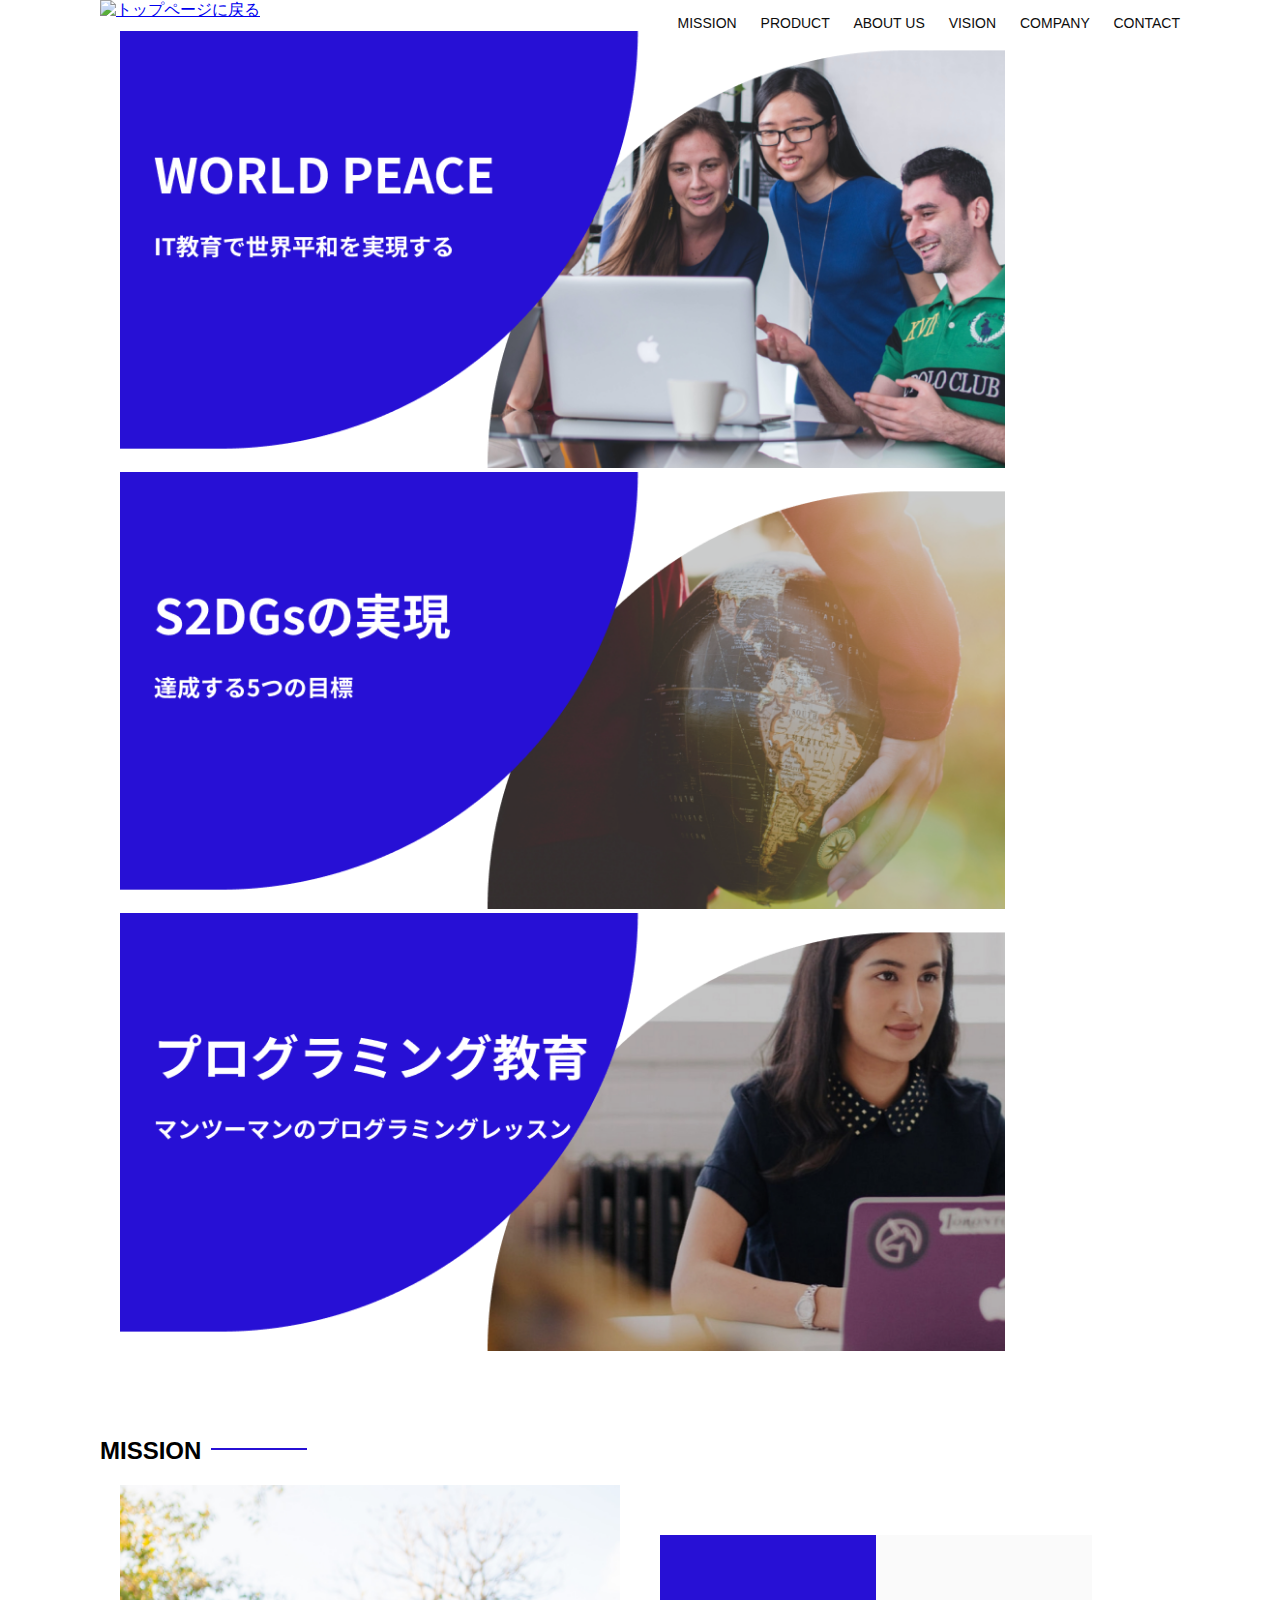
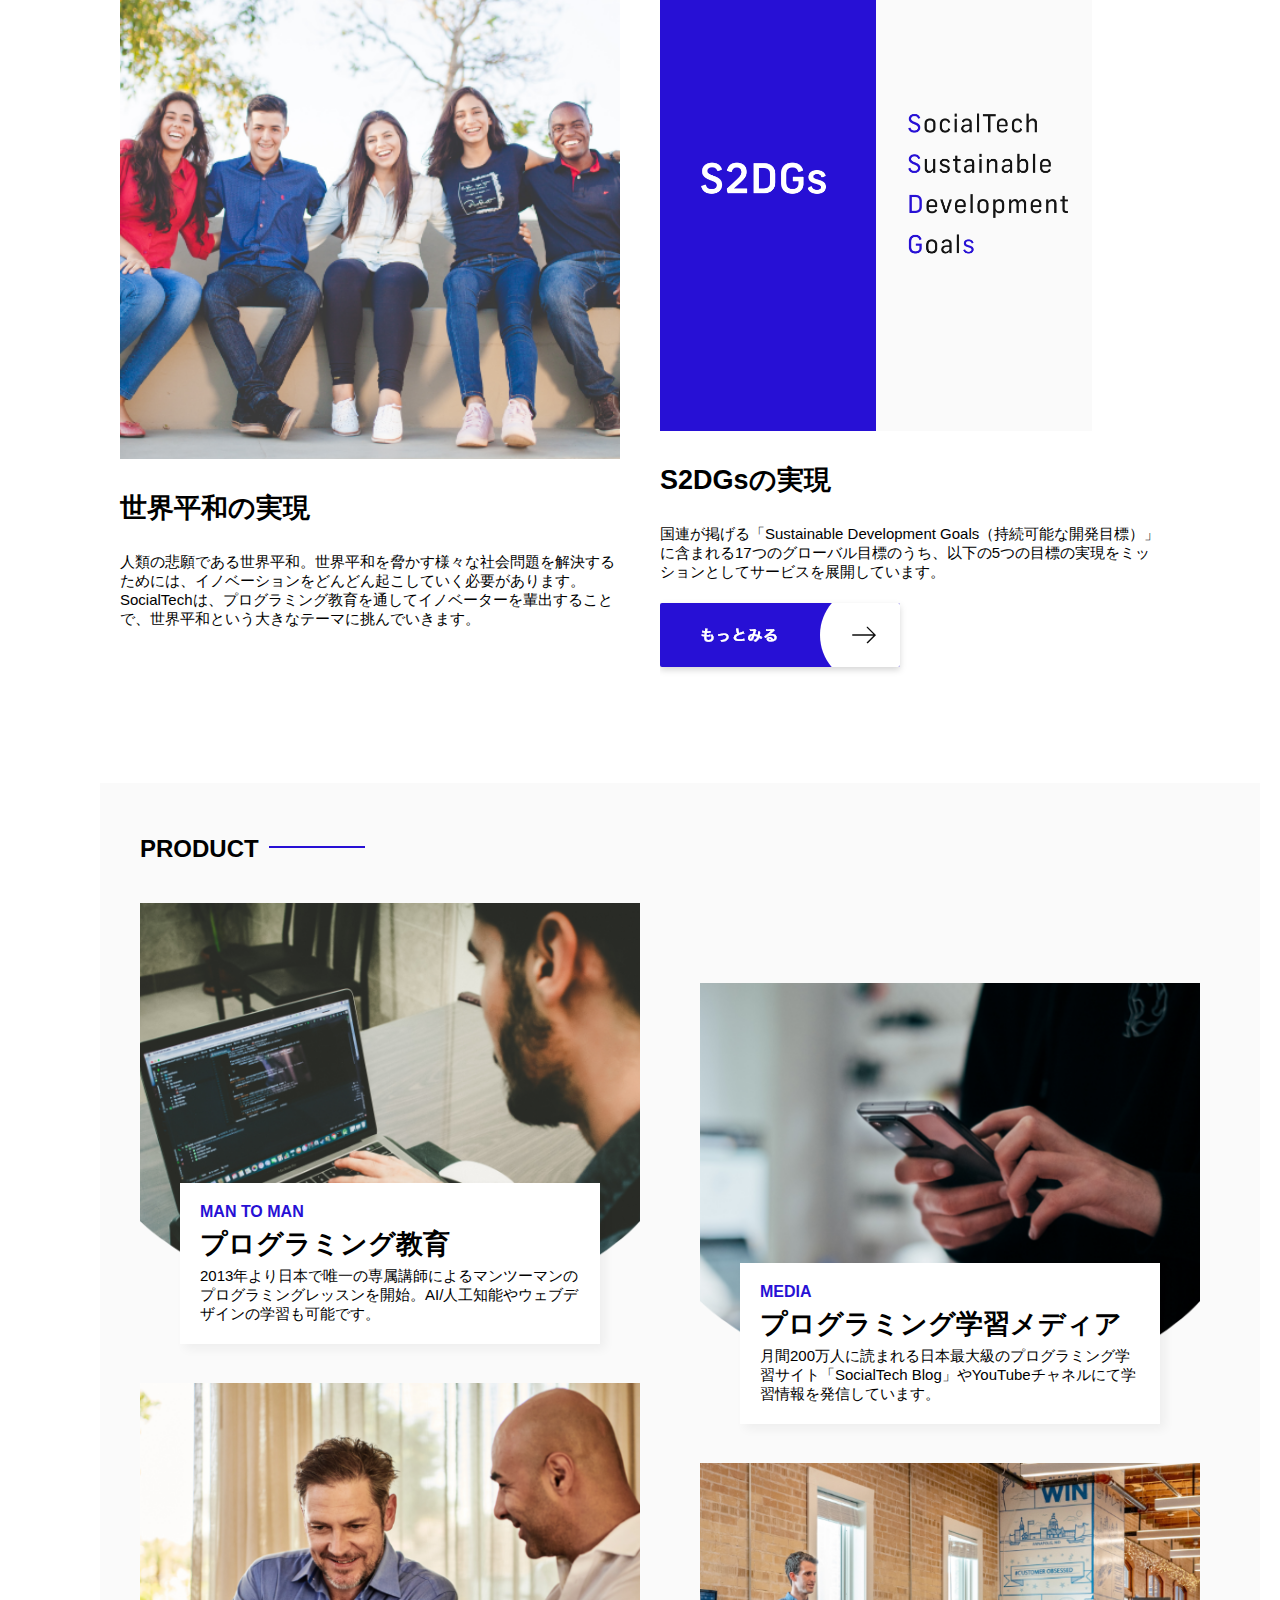
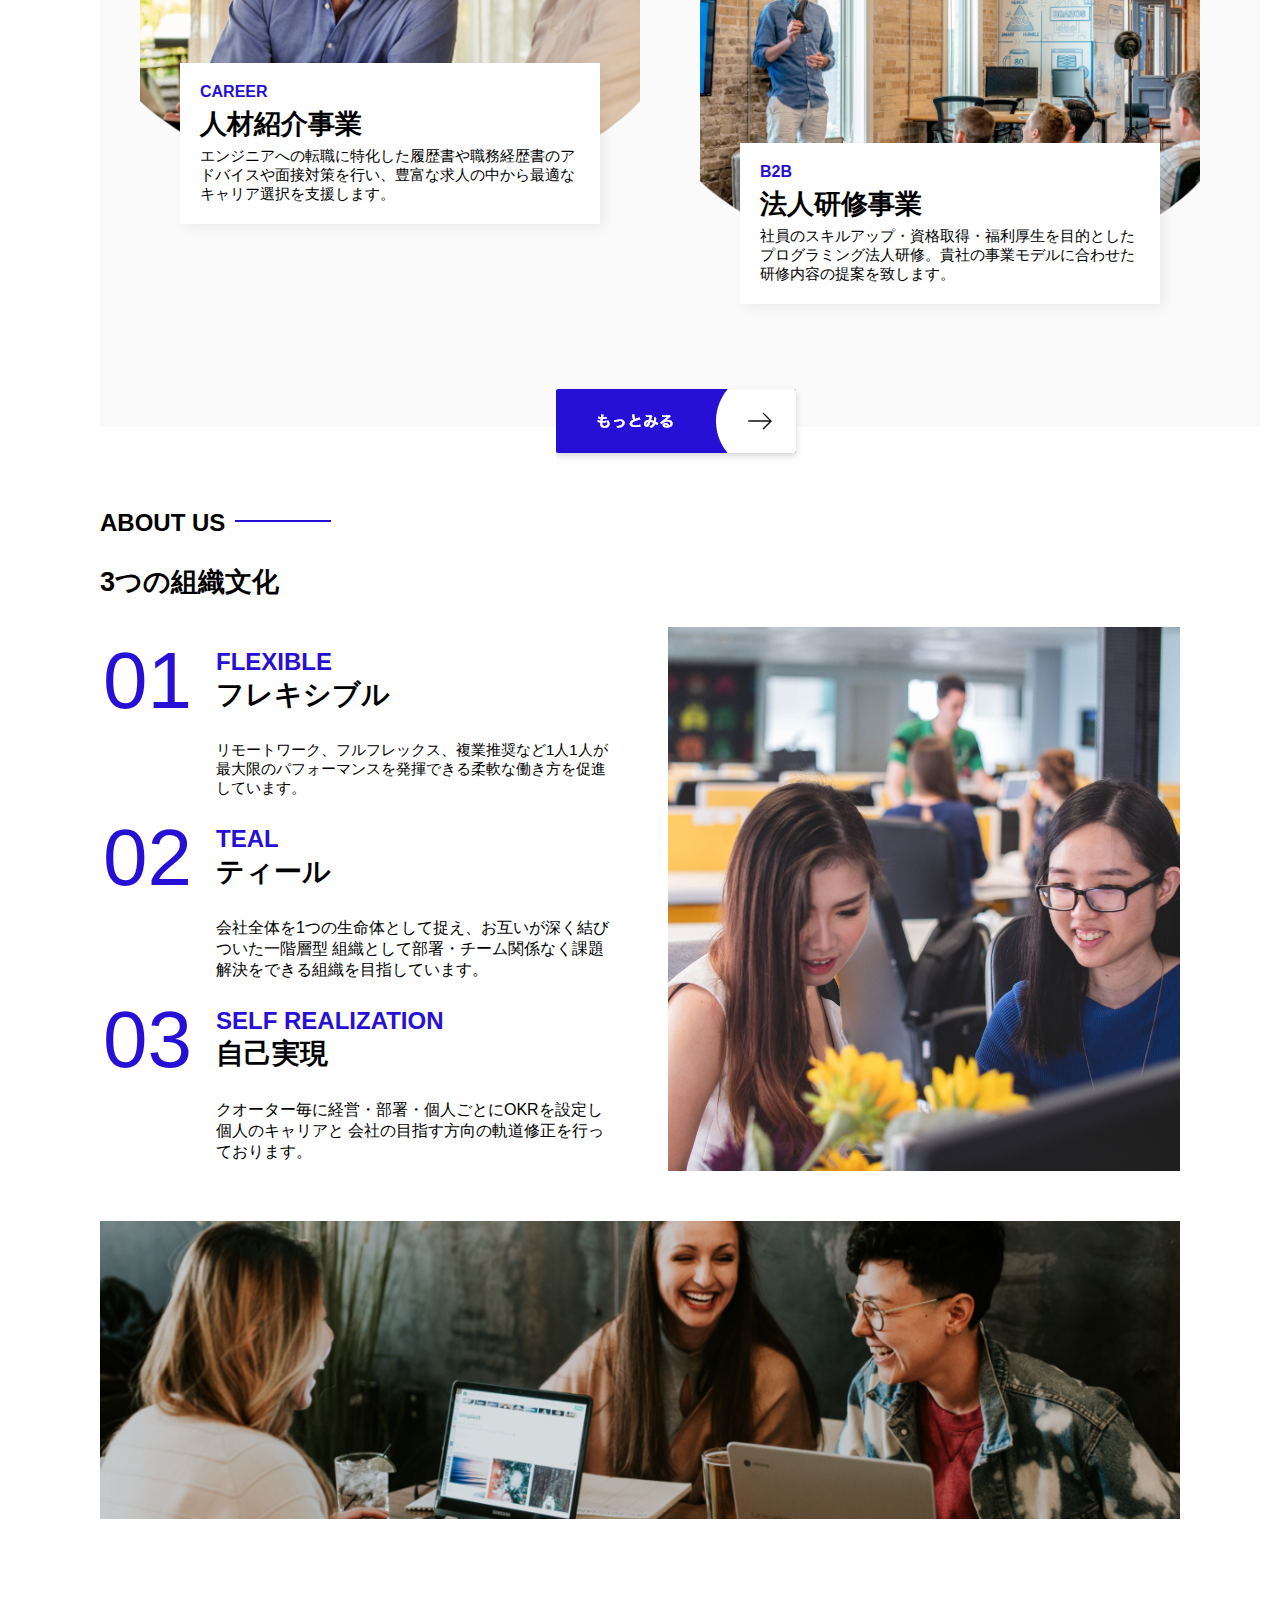
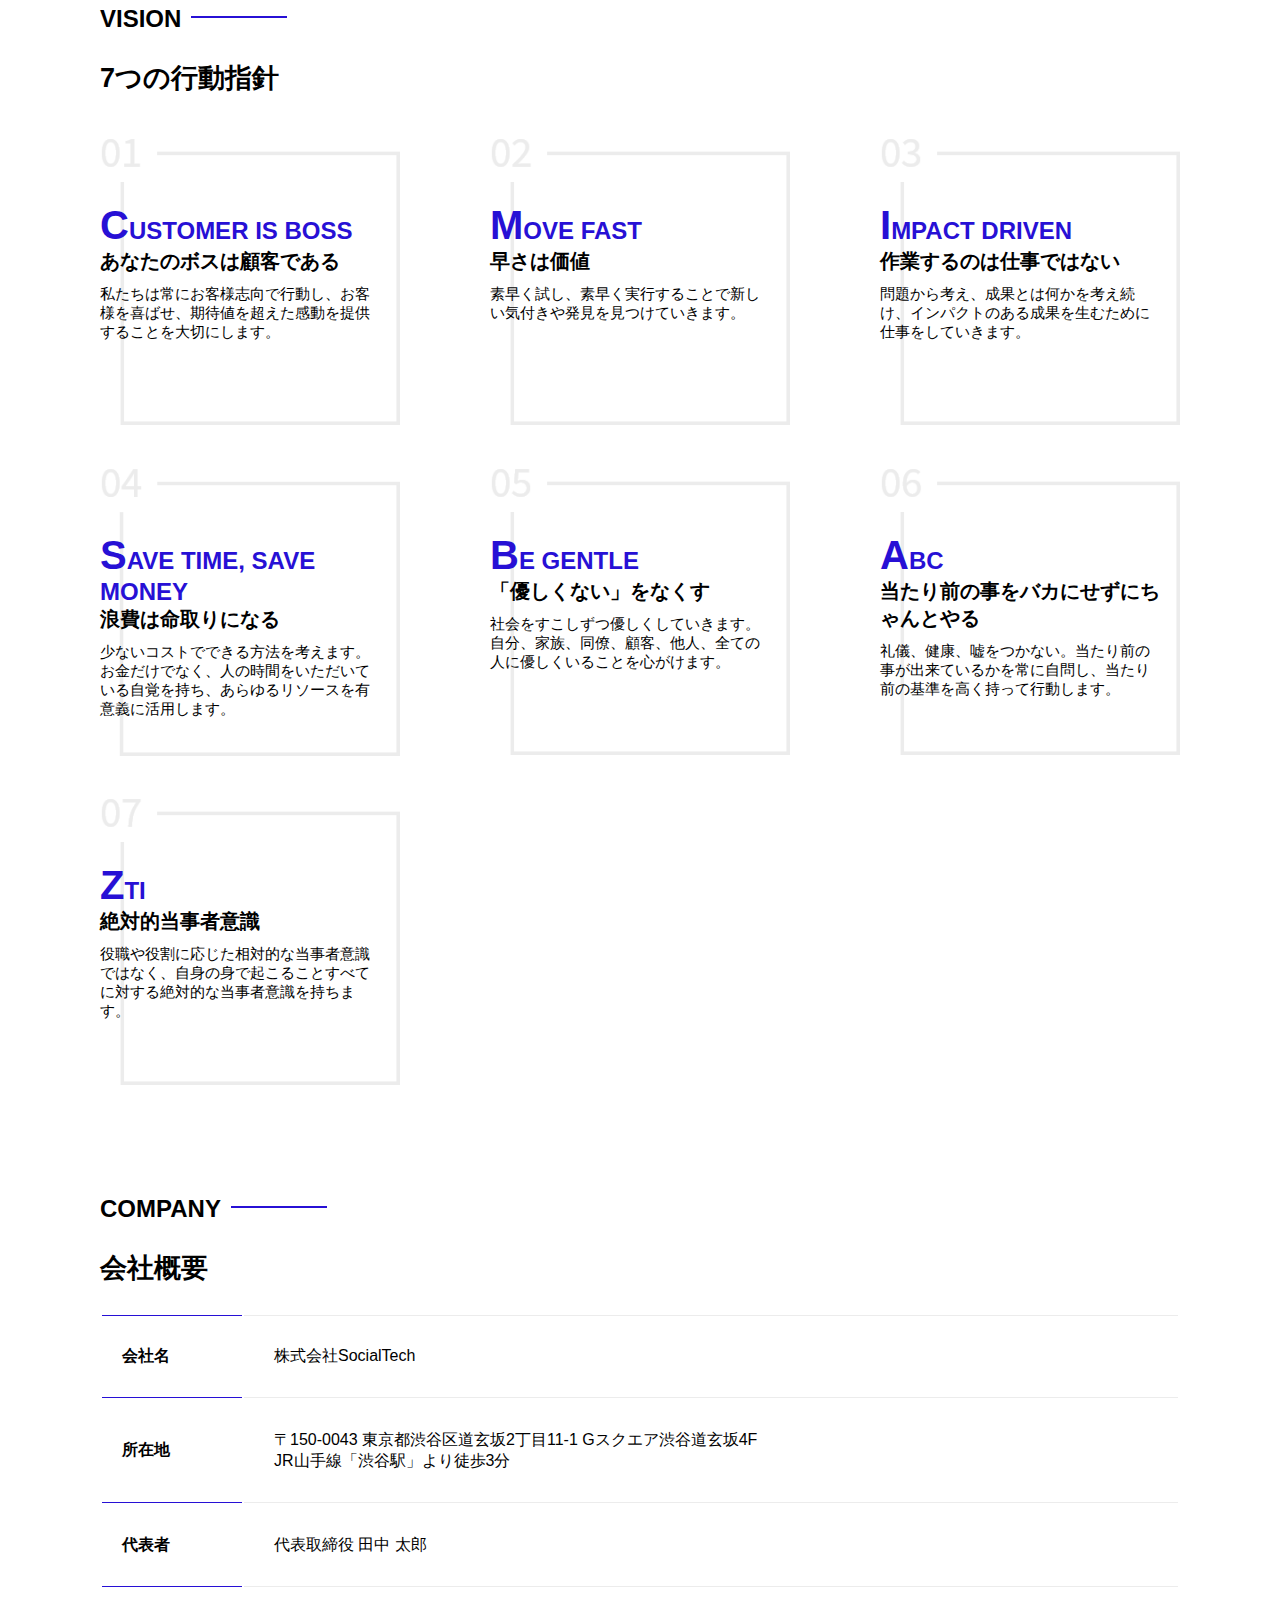
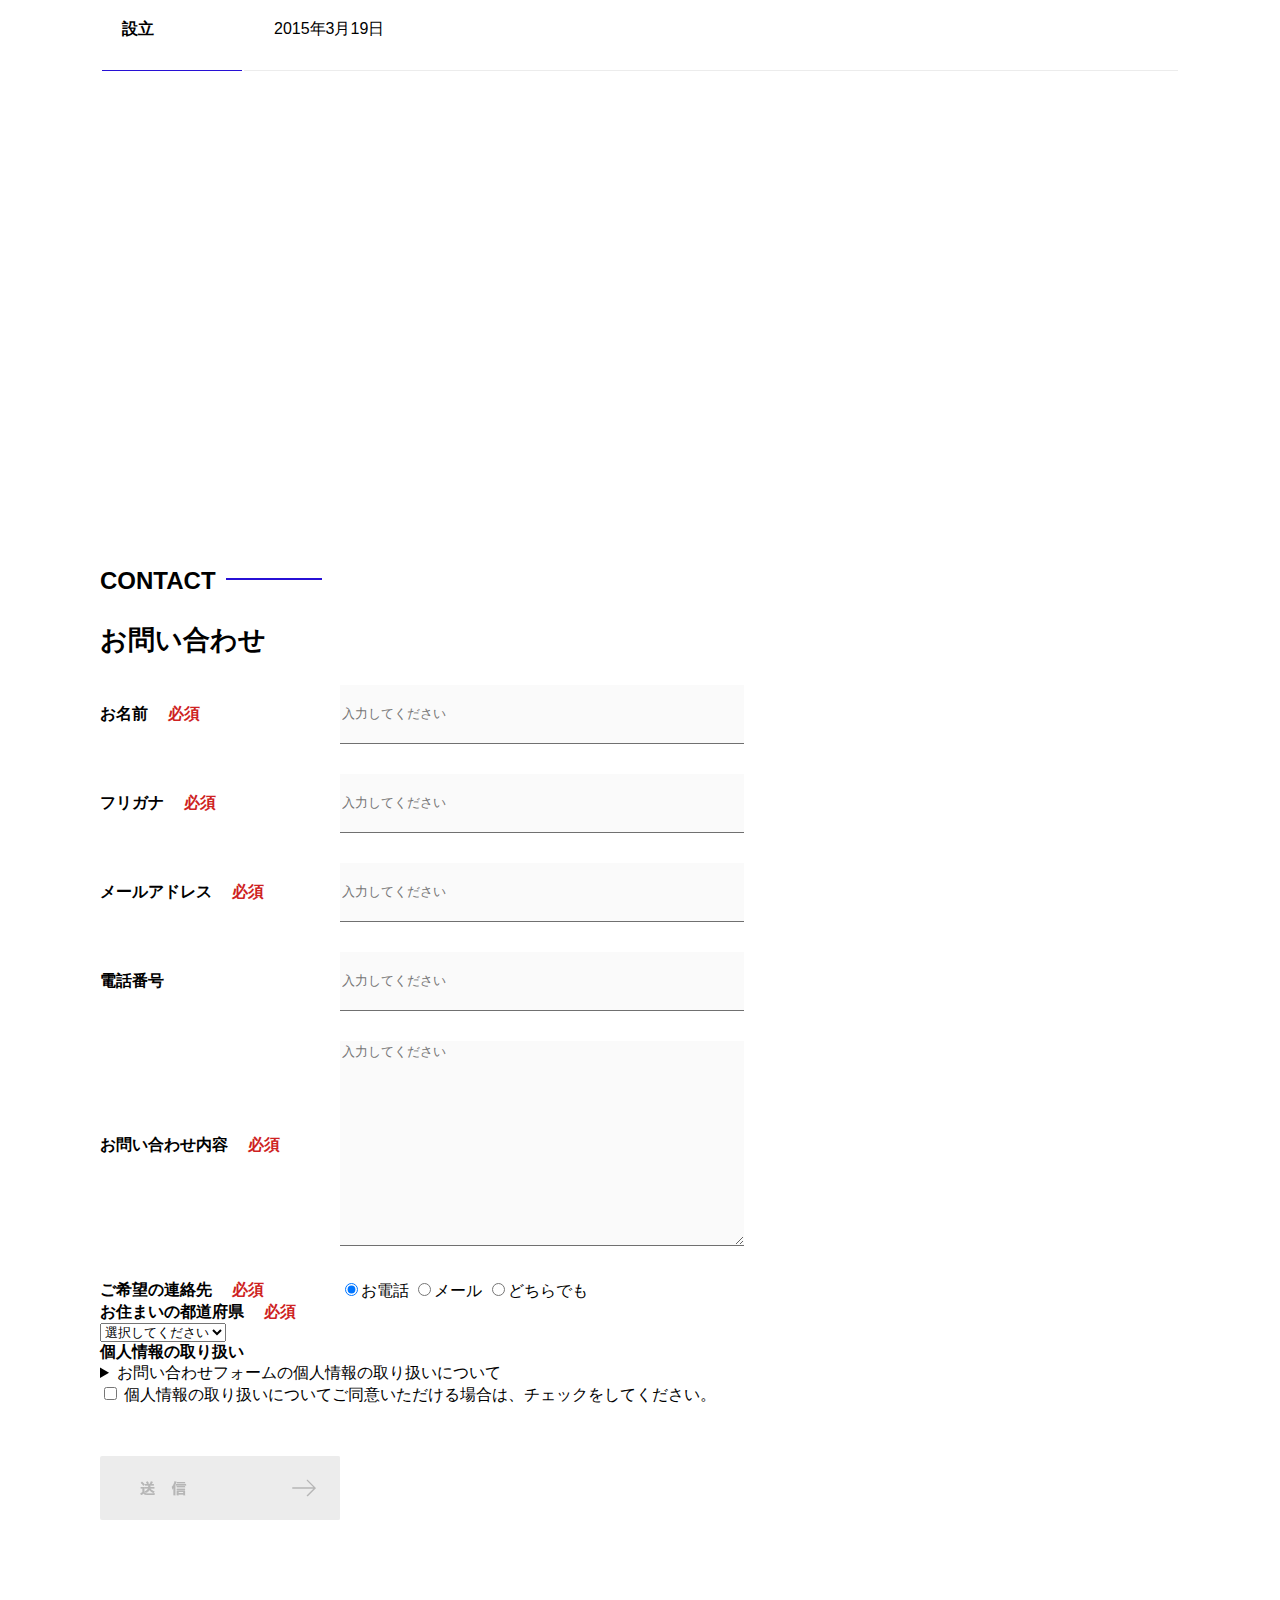
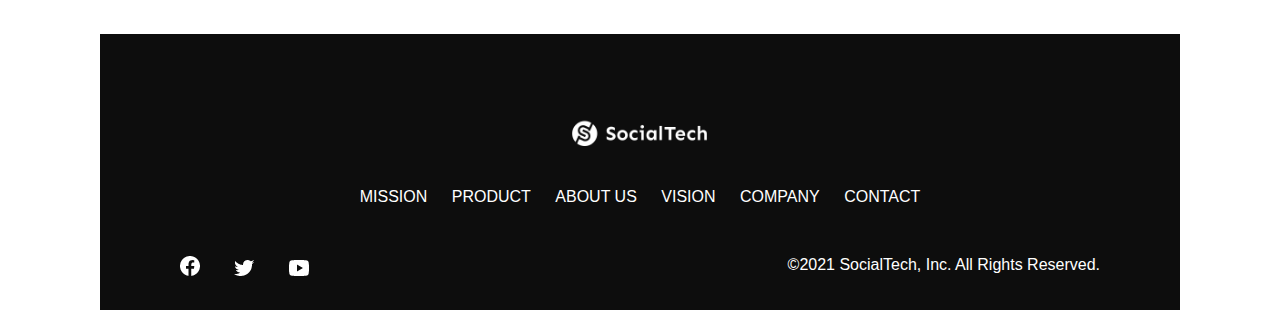
==== kadai_010/index.html @ 4740c966 "初回コミット" ====
<!DOCTYPE html>
<html>

<head>
    <title>SocialTech</title>
    <meta charset="utf-8">
    <meta name="description" content="SocialTechはEdTech業界のリーディングカンパニーを目指します。">
    <meta name="viewport" content="width=device-width, initial-scale=1.0">
    <link rel="stylesheet" href="style.css">

    <!-- slickの読み込み -->
   <link rel="stylesheet" type="text/css" href="https://cdn.jsdelivr.net/npm/slick-carousel@1.8.1/slick/slick-theme.css">
   <link rel="stylesheet" type="text/css" href="https://cdn.jsdelivr.net/npm/slick-carousel@1.8.1/slick/slick.css">
</head>

<body>
    <!-- ヘッダー -->
    <header>
        <!-- ロゴ -->
        <a href="index.html" id="logo"><img src="images/logo.png" alt="トップページに戻る"></a>

        <!-- PC用ナビゲーション -->
        <nav id="nav-pc">
            <a href="mission.html">MISSION</a>
            <a href="product.html">PRODUCT</a>
            <a href="index.html#aboutus">ABOUT US</a>
            <a href="index.html#vision">VISION</a>
            <a href="index.html#company">COMPANY</a>
            <a href="index.html#contact">CONTACT</a>
        </nav>

        <!-- スマホ用メニューボタン -->
        <img id="menu-sp" src="images/button-menu.png" alt="ナビゲーションを開く"
            onclick="document.getElementById('nav-sp').style.display = 'block'">

        <!-- スマホ用ナビゲーション -->
        <nav id="nav-sp">
            <img id="close" src="images/button-close.png" alt="ナビゲーションを閉じる"
                onclick="document.getElementById('nav-sp').style.display = 'none'">
            <a id="logo-sp" href="index.html" onclick="document.getElementById('nav-sp').style.display = 'none'"><img
                    src="images/logo-sp.png" alt="トップページに戻る"></a>
            <a class="menu" href="mission.html"
                onclick="document.getElementById('nav-sp').style.display = 'none'">MISSION</a>
            <a class="menu" href="product.html"
                onclick="document.getElementById('nav-sp').style.display = 'none'">PRODUCT</a>
            <a class="menu" href="index.html#aboutus"
                onclick="document.getElementById('nav-sp').style.display = 'none'">ABOUT US</a>
            <a class="menu" href="index.html#vision"
                onclick="document.getElementById('nav-sp').style.display = 'none'">VISION</a>
            <a class="menu" href="index.html#company"
                onclick="document.getElementById('nav-sp').style.display = 'none'">COMPANY</a>
            <a class="menu" href="index.html#contact"
                onclick="document.getElementById('nav-sp').style.display = 'none'">CONTACT</a>
            <div id="sns">
                <a href="https://www.facebook.com/sejuku2013"><img src="images/button-facebook.png"
                        alt="Facebookのリンク"></a>
                <a href="https://twitter.com/samuraijuku"><img src="images/button-twitter.png" alt="Twitterのリンク"></a>
                <a href="https://www.youtube.com/channel/UCCFOQO5aDK0xXam4cUQXT8g"><img src="images/button-youtube.png"
                        alt="YouTubeのリンク"></a>
            </div>
        </nav>
    </header>
    <main>
        <article>
            <!-- メインビジュアル
            <section id="main-visual">
                <div id="main-message">
                    <h1>WORLD PEACE</h1>
                    <p>IT教育で世界平和を実現する</p>
                </div>
                <img src="images/index/index-main.png" alt="PCの周りに集まる多国籍の仲間たち">
            </section>-->

                <!--カルーセル-->
                <section id="carousel-section">
                    <div class="carousel">
                <div>
                    <a href="index.html">
                    <img class="carouselImg" src="images/carousel1.png">
                    </a>
                </div>
                <div>
                    <a href="mission.html">
                    <img class="carouselImg" src="images/carousel2.png">
                    </a>
                </div>
                <div>
                    <a href="product.html">
                    <img class="carouselImg" src="images/carousel3.png">
                    </a>
                </div>
                </div>
            </section>
            <section id="mission">
                <h2 class="index-h2">MISSION</h2>
                <div id="mission-flex">
                    <div>
                        <img id="mission-photo" src="images/index/index-mission.png" alt="屋外のベンチで写真を撮影する多国籍の仲間たち">
                        <h3>世界平和の実現</h3>
                        <p>
                            人類の悲願である世界平和。世界平和を脅かす様々な社会問題を解決するためには、イノベーションをどんどん起こしていく必要があります。SocialTechは、プログラミング教育を通してイノベーターを輩出することで、世界平和という大きなテーマに挑んでいきます。
                        </p>
                    </div>
                    <div>
                        <img id="s2dgs" src="images/index/s2dgs.png" alt="S2DGs">
                        <h3>S2DGsの実現</h3>
                        <p>国連が掲げる「Sustainable Development
                            Goals（持続可能な開発目標）」に含まれる17つのグローバル目標のうち、以下の5つの目標の実現をミッションとしてサービスを展開しています。</p>
                        <a href="mission.html">
                            <img class="button-more" src="images/button-more.png" alt="もっとみる">
                        </a>
                    </div>
                </div>
            </section>
            <!-- プロダクト -->
            <section id="product">
                <h2 class="index-h2">PRODUCT</h2>
                <div>
                    <div id="product-left">
                        <div>
                            <img class="product-photo" src="images/index/index-mantoman.png" alt="PCでコードを書く男性">
                            <div class="product-explain">
                                <span>MAN TO MAN</span>
                                <h3>プログラミング教育</h3>
                                <p>2013年より日本で唯一の専属講師によるマンツーマンのプログラミングレッスンを開始。AI/人工知能やウェブデザインの学習も可能です。</p>
                            </div>
                        </div>
                        <div>
                            <img class="product-photo" src="images/index/index-career.png" alt="笑顔で話し合う2人の男性">
                            <div class="product-explain">
                                <span>CAREER</span>
                                <h3>人材紹介事業</h3>
                                <p>エンジニアへの転職に特化した履歴書や職務経歴書のアドバイスや面接対策を行い、豊富な求人の中から最適なキャリア選択を支援します。</p>
                            </div>
                        </div>
                    </div>
                    <div id="product-right">
                        <div>
                            <img class="product-photo" src="images/index/index-media.png" alt="スマートフォンを操作する人">
                            <div class="product-explain">
                                <span>MEDIA</span>
                                <h3>プログラミング学習メディア</h3>
                                <p>月間200万人に読まれる日本最大級のプログラミング学習サイト「SocialTech
                                    Blog」やYouTubeチャネルにて学習情報を発信しています。</p>
                            </div>
                        </div>
                        <div>
                            <img class="product-photo" src="images/index/index-b2b.png" alt="講演中の男性とそれを聴く人々">
                            <div class="product-explain">
                                <span>B2B</span>
                                <h3>法人研修事業</h3>
                                <p>社員のスキルアップ・資格取得・福利厚生を目的としたプログラミング法人研修。貴社の事業モデルに合わせた研修内容の提案を致します。</p>
                            </div>
                        </div>
                    </div>
                </div>
                <div>
                    <a id="product-more" href="product.html">
                        <img class="button-more" src="images/button-more.png" alt="もっとみる">
                    </a>
                </div>
            </section>
            <!-- ABOUT US -->
            <section id="aboutus">
                <h2 class="index-h2">ABOUT US</h2>
                <h3>3つの組織文化</h3>
                <div>
                    <table class="culture-table">
                        <tr>
                            <td>
                                <span class="culture-num">01</span>
                            </td>
                            <td>
                                <span class="culture-en">FLEXIBLE</span>
                                <span class="culture-jp">フレキシブル</span>
                            </td>
                        </tr>
                        <tr>
                            <td>
                            </td>
                            <td>
                                <p class="culture-description">
                                    リモートワーク、フルフレックス、複業推奨など1人1人が最大限のパフォーマンスを発揮できる柔軟な働き方を促進しています。
                                </p>
                            </td>
                        </tr>
                        <tr>
                            <td>
                                <span class="culture-num">02</span>
                            </td>
                            <td>
                                <span class="culture-en">TEAL</span>
                                <span class="culture-jp">ティール</span>
                            </td>
                        </tr>
                        <tr>
                            <td></td>
                            <td>
                                会社全体を1つの生命体として捉え、お互いが深く結びついた一階層型
                                組織として部署・チーム関係なく課題解決をできる組織を目指しています。
                            </td>
                        </tr>
                        <tr>
                            <td>
                                <span class="culture-num">03</span>
                            </td>
                            <td>
                                <span class="culture-en">SELF REALIZATION</span>
                                <span class="culture-jp">自己実現</span>
                            </td>
                        </tr>
                        <td>
                        </td>
                        <td>
                            クオーター毎に経営・部署・個人ごとにOKRを設定し個人のキャリアと
                            会社の目指す方向の軌道修正を行っております。
                        </td>
                    </table>
                    <img class="culture-img" src="images/index/index-aboutus1.png" alt="笑顔で話し合う2人の女性">
                </div>
                <img class="culture-img2" src="images/index/index-aboutus2.png" alt="笑顔で話し合う3人の男女">
            </section>
            <!-- VISION -->
            <section id="vision">
                <h2 class="index-h2">VISION</h2>
                <h3>7つの行動指針</h3>
                <div>
                    <div class="vision-box">
                        <img src="images/index/vision-01.png" alt="01">
                        <span>
                            <h4>CUSTOMER IS BOSS</h4>
                            <h5>あなたのボスは顧客である</h5>
                            <p>私たちは常にお客様志向で行動し、お客様を喜ばせ、期待値を超えた感動を提供することを大切にします。</p>
                        </span>
                    </div>
                    <div class="vision-box">
                        <img src="images/index/vision-02.png" alt="02">
                        <span>
                            <h4>MOVE FAST</h4>
                            <h5>早さは価値</h5>
                            <p>素早く試し、素早く実行することで新しい気付きや発見を見つけていきます。</p>
                        </span>
                    </div>
                    <div class="vision-box">
                        <img src="images/index/vision-03.png" alt="03">
                        <span>
                            <h4>IMPACT DRIVEN</h4>
                            <h5>作業するのは仕事ではない</h5>
                            <p>問題から考え、成果とは何かを考え続け、インパクトのある成果を生むために仕事をしていきます。</p>
                        </span>
                    </div>
                    <div class="vision-box">
                        <img src="images/index//vision-04.png" alt="04">
                        <span>
                            <h4>SAVE TIME, SAVE MONEY</h4>
                            <h5>浪費は命取りになる</h5>
                            <p>少ないコストでできる方法を考えます。お金だけでなく、人の時間をいただいている自覚を持ち、あらゆるリソースを有意義に活用します。</p>
                        </span>

                    </div>
                    <div class="vision-box">
                        <img src="images/index/vision-05.png" alt="05">
                        <span>
                            <h4>BE GENTLE</h4>
                            <h5>「優しくない」をなくす</h5>
                            <p>社会をすこしずつ優しくしていきます。自分、家族、同僚、顧客、他人、全ての人に優しくいることを心がけます。</p>
                        </span>
                    </div>
                    <div class="vision-box">
                        <img src="images/index/vision-06.png" alt="06">
                        <span>
                            <h4>ABC</h4>
                            <h5>当たり前の事をバカにせずにちゃんとやる</h5>
                            <p>礼儀、健康、嘘をつかない。当たり前の事が出来ているかを常に自問し、当たり前の基準を高く持って行動します。</p>
                        </span>
                    </div>
                    <div class="vision-box">
                        <img src="images/index/vision-07.png" alt="07">
                        <span>
                            <h4>ZTI</h4>
                            <h5>絶対的当事者意識</h5>
                            <p>役職や役割に応じた相対的な当事者意識ではなく、自身の身で起こることすべてに対する絶対的な当事者意識を持ちます。</p>
                        </span>
                    </div>
                </div>
            </section>
            <!-- COMPANY -->
            <section id="company">
                <h2 class="index-h2">COMPANY</h2>
                <h3>会社概要</h3>
                <table id="company-table">
                    <tr>
                        <th class="tableheader-first">会社名</th>
                        <td class="cell-first">株式会社SocialTech</td>
                    </tr>
                    <tr>
                        <th class="tableheader">所在地</th>
                        <td class="cell">〒150-0043 東京都渋谷区道玄坂2丁目11-1 Gスクエア渋谷道玄坂4F<br>JR山手線「渋谷駅」より徒歩3分</td>
                    </tr>
                    <tr>
                        <th class="tableheader">代表者</th>
                        <td class="cell">代表取締役 田中 太郎</td>
                    </tr>
                    <tr>
                        <th class="tableheader">設立</th>
                        <td class="cell">2015年3月19日</td>
                    </tr>
                </table>
                <iframe
                    src="https://www.google.com/maps/embed?pb=!1m18!1m12!1m3!1d3241.7759544892483!2d139.69399665123464!3d35.65789123876098!2m3!1f0!2f0!3f0!3m2!1i1024!2i768!4f13.1!3m3!1m2!1s0x60188caa0042e8d1%3A0xba130bea826a7aa2!2z44CSMTUwLTAwNDMg5p2x5Lqs6YO95riL6LC35Yy66YGT546E5Z2C77yS5LiB55uu77yR77yR4oiS77yR!5e0!3m2!1sja!2sjp!4v1636872991912!5m2!1sja!2sjp"
                    style="border:0;" allowfullscreen="" loading="lazy">
                </iframe>
            </section>
            <!-- お問い合わせフォーム -->
            <section id="contact">
                <h2 class="index-h2">CONTACT</h2>
                <h3>お問い合わせ</h3>
                <!-- STATIC FORMSのフォームタグ -->
                <form id="form">
                    <input type="text" name="honeypot" style="display:none">
                    <!-- STATIC FORMSのアクセスキー -->
                    <input type="hidden" name="accessKey" value="3d576f82-c45e-4c4a-bfc5-5e258bc53b3f">
                    <!--メールのタイトル-->
                    <input type="hidden" name="subject" value="お問い合わせフォーム">
                    <!--送信先のメールアドレスをvalueに設定する-->
                    <input type="hidden" name="replyTo" value="">
                    <!--redirectToのURLは公開後ののURLへリンクする-->
                    <input type="hidden" name="redirectTo" value="">

                    <div>
                        <div class="contact-heading">
                            <label class="contact-label">お名前<span class="contact-span">必須</span></label>
                        </div>
                        <div class="contact-form">
                            <input id="name" type="text" name="name" placeholder="入力してください" class="contact-textbox">
                        </div>
                    </div>
                    <div>
                        <div class="contact-heading">
                            <label class="contact-label">フリガナ<span class="contact-span">必須</span></label>
                        </div>
                        <div>
                            <input id="furigana" type="text" name="hurigana" placeholder="入力してください" class="contact-textbox">
                        </div>
                    </div>
                    <div>
                        <div class="contact-heading">
                            <label class="contact-label">メールアドレス<span class="contact-span">必須</span></label>
                        </div>
                        <div>
                            <input id="email" type="text" name="email" placeholder="入力してください" class="contact-textbox">
                        </div>
                    </div>
                    <div>
                        <div class="contact-heading">
                            <label class="contact-label">電話番号</label>
                        </div>
                        <div>
                            <input id="tel" type="text" name="tel" placeholder="入力してください" class="contact-textbox">
                        </div>
                    </div>
                    <div>
                        <div class="contact-heading">
                            <label class="contact-label">お問い合わせ内容<span class="contact-span">必須</span></label>
                        </div>
                        <div>
                            <textarea id="message" class="contact-textarea " placeholder="入力してください" name="message"></textarea>
                        </div>
                    </div>
                    <div>
                        <div class="contact-heading">
                            <label class="contact-label">ご希望の連絡先<span class="contact-span">必須</span></label>
                        </div>
                        <div>
                            <input class="radiobutton" type="radio" value="tel" name="contact"
                                checked><label>お電話</label>
                            <input class="radiobutton" type="radio" value="mail" name="contact"><label>メール</label>
                            <input class="radiobutton" type="radio" value="both" name="contact"><label>どちらでも</label>
                        </div>
                        <div>
                            <div class="contact-heading">
                                <label class="contact-label">お住まいの都道府県<span class="contact-span">必須</span></label>
                            </div>
                        <div>
                            <select id="prefecture">
                                <option value="">選択してください</option>
                                <option value="北海道">北海道</option>
                                <option value="青森県">青森県</option>
                                <option value="岩手県">岩手県</option>
                                <option value="宮城県">宮城県</option>
                                <option value="秋田県">秋田県</option>
                                <option value="山形県">山形県</option>
                                <option value="福島県">福島県</option>
                                <option value="茨城県">茨城県</option>
                                <option value="栃木県">栃木県</option>
                                <option value="群馬県">群馬県</option>
                                <option value="埼玉県">埼玉県</option>
                                <option value="千葉県">千葉県</option>
                                <option value="東京都">東京都</option>
                                <option value="神奈川県">神奈川県</option>
                                <option value="新潟県">新潟県</option>
                                <option value="富山県">富山県</option>
                                <option value="石川県">石川県</option>
                                <option value="福井県">福井県</option>
                                <option value="山梨県">山梨県</option>
                                <option value="長野県">長野県</option>
                                <option value="岐阜県">岐阜県</option>
                                <option value="静岡県">静岡県</option>
                                <option value="愛知県">愛知県</option>
                                <option value="三重県">三重県</option>
                                <option value="滋賀県">滋賀県</option>
                                <option value="京都府">京都府</option>
                                <option value="大阪府">大阪府</option>
                                <option value="兵庫県">兵庫県</option>
                                <option value="奈良県">奈良県</option>
                                <option value="和歌山県">和歌山県</option>
                                <option value="鳥取県">鳥取県</option>
                                <option value="島根県">島根県</option>
                                <option value="岡山県">岡山県</option>
                                <option value="広島県">広島県</option>
                                <option value="山口県">山口県</option>
                                <option value="徳島県">徳島県</option>
                                <option value="香川県">香川県</option>
                                <option value="愛媛県">愛媛県</option>
                                <option value="高知県">高知県</option>
                                <option value="福岡県">福岡県</option>
                                <option value="佐賀県">佐賀県</option>
                                <option value="長崎県">長崎県</option>
                                <option value="熊本県">熊本県</option>
                                <option value="大分県">大分県</option>
                                <option value="宮崎県">宮崎県</option>
                                <option value="鹿児島県">鹿児島県</option>
                                <option value="沖縄県">沖縄県</option>
                             </select>  
                        </div>
                    <div>
                        <div class="contact-heading">
                            <label class="contact-label">個人情報の取り扱い</label>
                        </div>
                        <div>
                            <details>
                                <summary>お問い合わせフォームの個人情報の取り扱いについて</summary>
                                <div>
                                    <span>１．組織の名称又は氏名</span><br>
                                    株式会社SocialTech<br><br>
                                    <span>２．個人情報保護管理者（若しくはその代理人）の氏名又は職名、所属及び連絡先
                                        鈴木 一郎 コーポレート部</span><br>
                                    メールアドレス：support@socialtech.net<br>
                                    TEL：03-xxxx-xxxx<br>
                                    <span>３．個人情報の利用目的</span><br>
                                    ・本サービス及び本サービスに関連する情報の提供又はそれらに関する連絡のため<br>
                                    ・ユーザーの本人確認のため<br>
                                    ・当社サービスのご案内のため<br>
                                    ・当社の商品等の広告または宣伝（電子メールによるものを含むものとします。）<br><br>
                                    <span>４．個人情報の取り扱い業務の委託</span><br>
                                    個人情報の取扱業務の全部または一部を外部に業務委託する場合があります。<br>
                                    その際、弊社は、個人情報を適切に保護できる管理体制を敷き実行していることを条件として<br>
                                    委託先を厳選したうえで、機密保持契約を委託先と締結し、お客様の個人情報を厳密に管理させます。<br><br>
                                    <span>５．個人情報の開示等の請求</span><br>
                                    お客様は、弊社に対してご自身の個人情報の開示等（利用目的の通知、開示、内容の訂正・追加・削除、利用の停止または消去、第三者への提供の停止）に関して、当社問合わせ窓口に申し出ることができます。<br>
                                    その際、弊社はお客様ご本人を確認させていただいたうえで、合理的な期間内に対応いたします。<br><br>
                                    なお、個人情報に関する弊社問合わせ先は、次の通りです。<br><br>
                                    株式会社SocialTech　個人情報問合せ窓口<br>
                                    〒150-0043　東京都渋谷区道玄坂2丁目11-1 Ｇスクエア渋谷道玄坂 4F<br>
                                    メールアドレス：support@socialtech.net　TEL：03-xxxx-xxxx<br><br>
                                    <span>６．個人情報を提供されることの任意性について</span><br><br>
                                    お客様がご自身の個人情報を弊社に提供されるか否かは、お客様のご判断によりますが、もしご提供されない場合には、適切なサービスが提供できない場合がありますので予めご了承ください。
                                </div>
                            </details>
                            <input id="agree" type="checkbox" name="agree">
                            <span>個人情報の取り扱いについてご同意いただける場合は、チェックをしてください。</span>
                        </div>
                    </div>
                    <input id="submit" type="image" src="images/button-submit.png" alt="送信する">
                </form>
            </section>
        </article>
        <footer>
            <div id="footer-logo">
                <img src="images/logo-sp.png" alt="SocialTech">
            </div>
            <div id="footer-link">
                <a href="mission.html">MISSION</a>
                <a href="product.html">PRODUCT</a>
                <a href="index.html#aboutus">ABOUT US</a>
                <a href="index.html#vision">VISION</a>
                <a href="index.html#company">COMPANY</a>
                <a href="index.html#contact">CONTACT</a>
            </div>
            <div id="sns-footer">
                <a href="https://www.facebook.com/sejuku2013"><img src="images/button-facebook.png"
                        alt="Facebookのリンク"></a>
                <a href="https://twitter.com/samuraijuku"><img src="images/button-twitter.png" alt="Twitterのリンク"></a>
                <a href="https://www.youtube.com/channel/UCCFOQO5aDK0xXam4cUQXT8g"><img src="images/button-youtube.png"
                        alt="YouTubeのリンク"></a>
                <span id="copyright">&copy;2021 SocialTech, Inc. All Rights Reserved. </span>
            </div>
        </footer>
    </main>
    <script src="https://code.jquery.com/jquery-3.6.0.min.js"
        integrity="sha256-/xUj+3OJU5yExlq6GSYGSHk7tPXikynS7ogEvDej/m4=" crossorigin="anonymous"></script>
        <!-- slickの読み込み -->
   <script type="text/javascript" src="https://cdn.jsdelivr.net/npm/slick-carousel@1.8.1/slick/slick.min.js"></script>
    <script src="script.js"></script>
</body>

</html>
---- kadai_010/style.css ----
/* PC、スマホ共通スタイル */
body {
    font-family: "Source Sans Pro", "Hiragino Kaku Gothic ProN", Meiryo, Arial,
        sans-serif;
}

p {
    font-size: 15px;
}

.arrow-right {
    color: #2710d5;
}

#submit {
    margin-top: 50px;
}

/*================
 PC用のスタイル
=================*/
@media screen and (min-width: 768px) {
    /*PC用カルーセル設定*/
    .carousel {
        width: 885px;
        margin-left: 20px;
    }
    
    .carouselImg {
        width: 885px;
    }

    /* 横幅設定 */
    body {
        max-width: 1080px;
        min-width: 900px;
        margin: 0 auto 0 auto;
    }

    /* ヘッダー */
    header {
        display: flex;
        justify-content: space-between;
    }

    /* ナビゲーションのレイアウト */
    #nav-pc {
        text-align: right;
        font-size: 14px;
        padding-top: 15px;
    }

    /* ナビゲーションのリンクの装飾設定 */
    #nav-pc > a {
        text-decoration: none;
        margin-left: 20px;
    }
    #nav-pc > a:link {
        color: #0d0d0d;
    }
    #nav-pc > a:visited {
        color: #0d0d0d;
    }
    #nav-pc > a:hover {
        color: #0d0d0d;
        text-decoration: underline;
    }
    #nav-pc > a:active {
        color: #0d0d0d;
    }

    /* スマホ用ナビを非表示 */
    #nav-sp,
    #menu-sp {
        display: none;
    }

    /* メインビジュアル*/
    #main-visual {
        position: relative;
        height: 400px;
    }
    #main-message {
        position: absolute;
        top: 0;
        left: 0;
        background-color: #2710d5;
        color: #ffffff;
        border-radius: 0 0 476px 0;
        max-width: 620px;
        height: 100%;
        width: 100%;
        z-index: 11;
    }
    #main-message > h1 {
        font-size: 60px;
        font-weight: bold;
        margin: 100px 0 0 50px;
    }

    #main-message > p {
        font-size: 28px;
        margin: 0 0 0 50px;
    }
    #main-visual > img {
        max-width: 620px;
        border-radius: 476px 0 0 0;
        position: absolute;
        top: 0;
        right: 0;
        z-index: 10;
    }

    /*見出し*/
    h2 {
        margin: 40px 0 0 0;
    }

    h2::after {
        content: url("images/line.png");
        margin-left: 10px;
    }

    h3 {
        font-size: 27px;
    }

    /* ミッション */
    #mission {
        margin: 80px auto 80px auto;
        width: 100%;
    }

    #mission-flex {
        width: 100%;
        display: flex;
    }

    #mission-flex > div {
        width: 50%;
        margin: 20px;
    }

    #mission-photo {
        width: 100%;
    }

    #s2dgs {
        margin-top: 50px;
    }

    /* プロダクト */
    #product {
        background-color: #fafafa;
        width: 100%;
        margin: 80px 0 80px 0;
        padding: 10px 40px 0px 40px;
    }

    /* 外枠 */
    #product > div {
        margin-top: 40px;
        display: flex;
    }

    /* 左のカラム */
    #product-left {
        width: 50%;
        margin-right: 20px;
    }

    /* 右のカラム */
    #product-right {
        width: 50%;
        margin-left: 20px;
        margin-top: 80px;
    }

    /* 写真＋説明の枠 */
    #product-left > div {
        position: relative;
        height: 480px;
        margin-right: 20px;
    }
    #product-right > div {
        position: relative;
        height: 480px;
        margin-right: 20px;
    }

    /* 写真*/
    .product-photo {
        width: 100%;
    }

    /* 説明文の枠 */
    .product-explain {
        background-color: #ffffff;
        position: absolute;
        left: 0;
        top: 280px;
        margin: 0 40px 0 40px;
        padding: 20px;
        box-shadow: 5px 5px 10px rgba(0, 0, 0, 0.05);
    }

    /* 説明文の英語 */
    .product-explain > span {
        color: #2710d5;
        font-weight: bold;
        font-size: 16px;
        margin: 0px;
    }

    /* 説明文の見出し */
    .product-explain > h3 {
        margin: 5px 0 5px 0;
    }

    /* 説明文 */
    .product-explain > p {
        margin: 0;
    }

    /* もっと見るボタン */
    #product-more {
        margin: 0 auto -42px auto;
    }

    /* ABOUT US */
    #aboutus {
        margin: 80px auto 80px auto;
    }

    /* ３つの組織文化と写真を入れる枠 */
    #aboutus > div {
        display: flex;
    }

    /* 写真 */
    .culture-img {
        width: 100%;
        align-self: flex-start;
    }

    .culture-img2 {
        margin-top: 50px;
        width: 100%;
    }

    /* 3つの組織文化の表 */
    .culture-table {
        margin-right: 50px;
    }

    /* 番号 */
    .culture-num {
        font-size: 80px;
        color: #2710d5;
        margin: 0 20px 0 0;
    }

    /* 組織文化英語 */
    .culture-en {
        color: #2710d5;
        font-weight: bold;
        font-size: 24px;
        display: block;
    }

    /* 組織文化日本語 */
    .culture-jp {
        font-size: 28px;
        font-weight: bold;
    }

    /* 説明文 */
    .culture-description {
        margin: 0;
    }

    /* ビジョン */
    #vision {
        margin: 80px auto 80px auto;
    }

    /* セクション内の外枠*/
    #vision > div {
        width: 100%;
        display: flex;
        justify-content: space-between;
        flex-wrap: wrap;
    }

    /*7つの行動指針の枠*/
    .vision-box {
        width: 300px;
        height: 300px;
        margin-bottom: 30px;
        position: relative;
    }

    .vision-box > img {
        width: 100%;
        height: auto;
        position: absolute;
        top: 0;
        left: 0;
        z-index: 30;
    }

    .vision-box > span {
        position: absolute;
        top: 0;
        left: 0;
        z-index: 31;
        margin-right: 20px;
    }

    .vision-box > span > h4 {
        color: #2710d5;
        font-size: 24px;
        margin: 80px 0 0 0;
    }

    .vision-box > span > h4::first-letter {
        font-size: 40px;
    }

    .vision-box > span > h5 {
        font-size: 20px;
        margin: 0 0 0 0;
    }

    .vision-box > span > p {
        margin: 10px 0 0 0;
    }

    /*会社概要*/
    #company {
        margin: 80px auto 80px auto;
    }

    #company-table {
        width: 100%;
    }

    .tableheader {
        text-align: left;
        padding: 20px;
        border-bottom-color: #2710d5;
        border-bottom-width: 1px;
        border-bottom-style: solid;
        width: 100px;
    }

    .tableheader-first {
        text-align: left;
        padding: 20px;
        border-bottom-color: #2710d5;
        border-bottom-width: 1px;
        border-bottom-style: solid;
        border-top-color: #2710d5;
        border-top-width: 1px;
        border-top-style: solid;
        width: 100px;
    }

    .cell {
        padding: 30px;
        border-bottom-color: #ececec;
        border-bottom-width: 1px;
        border-bottom-style: solid;
    }
    .cell-first {
        padding: 30px;
        border-bottom-color: #ececec;
        border-bottom-width: 1px;
        border-bottom-style: solid;
        border-top-color: #ececec;
        border-top-width: 1px;
        border-top-style: solid;
    }

    #company > iframe {
        width: 100%;
        height: 368px;
        margin-top: 40px;
    }

    /* お問い合わせ */
    #contact {
        margin: 80px auto 80px auto;
    }

    /* 外枠 */
    #contact > form > div {
        display: flex;
        flex-direction: row;
        flex-wrap: wrap;
        padding-bottom: 30px;
    }

    /* 左列　見出し */
    .contact-heading {
        width: 240px;
        align-self: center;
    }
    /* 見出しのラベル */
    .contact-label {
        width: 200px;
        font-weight: bold;
    }
    /* 必須 */
    .contact-span {
        color: #ce2222;
        margin: 0 0 0 20px;
        font-weight: bold;
    }
    /* テキストボックス */
    .contact-textbox {
        border-top: 0px;
        border-left: 0px;
        border-right: 0px;
        border-bottom-width: 1px;
        border-bottom-color: #707070;
        border-style: solid;
        background-color: #fafafa;
        height: 56px;
        width: 400px;
    }

    /* お問い合わせ内容のテキストエリア */
    .contact-textarea {
        border-top: 0px;
        border-left: 0px;
        border-right: 0px;
        border-bottom-width: 1px;
        border-bottom-color: #707070;
        background-color: #fafafa;
        width: 400px;
        height: 200px;
    }

    /*都道府県の選択を横並び*/
    #prefecture{
        flex-direction: row;
    }

    /* 個人情報の取り扱い */
    details {
        width: 700px;
    }
    details > div {
        background-color: #fafafa;
        padding: 20px;
    }

    details > span {
        font-weight: bold;
    }

    /* フッター */
    footer {
        background-color: #0d0d0d;
        text-align: center;
        padding: 80px 80px 30px 80px;
    }

    #footer-logo {
        margin-bottom: 30px;
    }

    #footer-link {
        margin-bottom: 50px;
    }
    #footer-link > a {
        text-decoration: none;
        margin: 10px;
    }
    #footer-link > a:link {
        color: #ffffff;
    }
    #footer-link > a:visited {
        color: #ffffff;
    }
    #footer-link > a:hover {
        color: #ffffff;
        text-decoration: underline;
    }
    #footer-link > a:active {
        color: #ffffff;
    }

    #sns-footer {
        text-align: left;
        width: 100%;
    }
    #sns-footer > a {
        margin-right: 30px;
    }

    #copyright {
        color: #ffffff;
        text-align: right;
        float: right;
    }

    /* mission.html用スタイル */
    /* ミッションのメインビジュアル */
    #mission-main {
        height: 496px;
        width: 100%;
        background-image: url("images/mission/mission-main.png");
        background-repeat: no-repeat;
        background-position-y: center;
    }

    #mission-title {
        background-color: #2710d5;
        width: 368px;
        color: #ffffff;
        height: 496px;
        border-radius: 0 248px 248px 0;
        position: relative;
    }
    #mission-title > h1 {
        position: absolute;
        top: 0;
        left: 100px;
        font-size: 80px;
    }

    #mission-title > span {
        position: absolute;
        top: 200px;
        left: 100px;
        font-size: 26px;
    }

    #mission-title > div {
        position: absolute;
        top: 350px;
        left: 100px;
        font-size: 16px;
    }

    #mission-s2dgs {
        width: 100%;
        margin: 20px;
    }

    .mission-h2 {
        color: #2710d5;
        font-size: 40px;
    }

    .mission-h2::after {
        content: none;
    }

    #mission-5goals {
        margin: 20px;
        display: flex;
    }
    #mission-5goals > div {
        flex-grow: 1;
    }

    #mission-5goals > div > div {
        margin-bottom: 40px;
    }

    .fivegoals-image-right {
        float: right;
        margin: 20px;
    }

    .fivegoals-image-left {
        float: left;
        margin: 20px;
    }

    .fivegoals-number {
        color: #2710d5;
        font-size: 48px;
        font-weight: bold;
        margin: 0;
    }

    .fivegoals-h3 {
        font-size: 28px;
        margin: 0;
    }
    .fivegoals-p {
        margin: 0;
    }

    /* プロダクトページ */
    #product-main {
        height: 496px;
        width: 100%;
        background-image: url("images/product/product-main.png");
        background-repeat: no-repeat;
        background-position-y: center;
    }

    #product-title {
        background-color: #2710d5;
        width: 368px;
        color: #ffffff;
        height: 496px;
        border-radius: 0 248px 248px 0;
        position: relative;
    }
    #product-title > h1 {
        position: absolute;
        top: 0;
        left: 100px;
        font-size: 80px;
    }

    #product-title > span {
        position: absolute;
        top: 200px;
        left: 100px;
        font-size: 26px;
    }

    #product-title > div {
        position: absolute;
        top: 350px;
        left: 100px;
        font-size: 16px;
    }

    /* セクション1 */
    .product-section1 {
        position: relative;
        margin: 20px;
        height: 340px;
    }

    .product-section1 > img {
        position: absolute;
        top: 0;
        left: 0;
        width: 450px;
        margin: 0 40px 30px 0;
        border-radius: 0 432px 0 0;
    }

    .product-section1 > div {
        position: absolute;
        top: 0;
        left: 480px;
    }

    /*セクション２*/

    .product-section2 {
        position: relative;
        margin: 20px;
        height: 340px;
    }

    .product-section2 > img {
        position: absolute;
        top: 0;
        right: 0;
        width: 450px;
        margin: 0 0 30px 40px;
        border-radius: 432px 0 0 0;
    }

    .product-section2 > div {
        width: 500px;
        position: absolute;
        top: 0;
        left: 0;
    }

    .product-h2 {
        color: #2710d5;
        font-size: 24px;
        margin: 0;
    }

    .product-h3 {
        font-size: 28px;
        margin: 0;
    }
}

/*====================
 スマートフォン用のスタイル
=====================*/
@media screen and (max-width: 767px) {
    /*スマホ用カルーセル設定*/
    .carousel {
        width: 375px;
        margin: 0 auto 0 auto;
    }

    .carouselImg {
        width: 375px;
    }

    body {
        min-width: 375px;
        margin: 0;
    }

    /* PC用ナビゲーション非表示 */
    #nav-pc {
        display: none;
    }

    /* ハンバーガーメニュー */
    #menu-sp {
        position: absolute;
        top: 0px;
        right: 0px;
    }

    /* スマホ用ナビゲーションの表示切替*/
    /* 初期状態、レイアウトと非表示設定 */
    #nav-sp {
        background-color: #2710d5;
        position: absolute;
        left: 0;
        top: 0;
        height: 100%;
        width: 100%;
        display: none;
        z-index: 100;
    }

    /* ×ボタン */
    #close {
        position: absolute;
        top: 20px;
        right: 20px;
    }

    /* ナビゲーションメニュー用ロゴ */
    #logo-sp {
        margin: 80px 0 30px 20px;
    }

    /* ナビゲーションのリンクの装飾設定 */
    #nav-sp > a {
        display: block;
    }

    #nav-sp > a:link {
        color: #ffffff;
    }
    #nav-sp > a:visited {
        color: #ffffff;
    }
    #nav-sp > a:hover {
        color: #ffffff;
        text-decoration: underline;
    }
    #nav-sp > a:active {
        color: #ffffff;
    }

    #nav-sp > .menu {
        text-decoration: none;
        display: block;
        margin: 0 20px 0 20px;
        height: 44px;
        font-size: 16px;
        background-image: url("images/arrow.png");
        background-repeat: no-repeat;
        background-position: right top;
    }

    #sns {
        position: absolute;
        bottom: 20px;
        left: 20px;
    }
    #sns > a {
        margin-right: 30px;
    }

    /* メインビジュアル */
    #main-visual {
        position: relative;
        height: 470px;
        width: 100%;
        overflow: hidden;
    }
    #main-visual > div {
        position: absolute;
        top: 0;
        left: 0;
        background-color: #2710d5;
        color: white;
        border-radius: 0 0 476px 0;
        text-align: center;
        height: 280px;
        width: 100%;
        z-index: 11;
    }
    #main-visual > div > div {
        margin: 100px 0 auto 0;
    }
    #main-visual > div > h1 {
        font-size: 28px;
        margin: 90px 0 0 0;
    }

    #main-visual > div > p {
        margin: 0;
    }

    #main-visual > img {
        width: 100%;
        border-radius: 476px 0 0 0;

        z-index: 10;
        position: absolute;
        bottom: 0;
        right: 0;
    }

    /*見出し*/
    h2::after {
        content: url("images/line.png");
        margin-left: 10px;
    }

    h3 {
        font-size: 24px;
        margin: 10px 0 0 0;
    }

    /* ミッション */
    #mission {
        margin: 20px;
    }

    #mission-photo {
        width: 100%;
    }

    #s2dgs {
        width: 100%;
    }

    /* プロダクト */
    #product {
        background-color: #fafafa;
        padding-top: 10px;
    }

    #product h2 {
        margin-left: 20px;
    }
    /* 外枠 */
    /* 左右のカラム　スマホでは縦並び */
    #product-left,
    #product-right {
        margin-right: 20px;
        margin-left: 20px;
    }

    /* 写真＋説明の枠 */
    #product-left > div,
    #product-right > div {
        position: relative;
        height: 540px;
    }

    /* 説明文の枠 */
    .product-explain {
        background-color: #ffffff;
        position: absolute;
        left: 0;
        bottom: 50px;
        padding: 20px;
        box-shadow: 5px 5px 10px rgba(0, 0, 0, 0.05);
    }

    .product-explain > span {
        color: #2710d5;
        font-weight: bold;
        font-size: 16px;
        margin: 0px;
    }

    .product-explain > h3 {
        margin: 10px 0 10px 0;
    }

    /* 写真*/
    .product-photo {
        width: 100%;
    }

    #product-more > img {
        margin: 0 0 -42px 20px;
    }

    /* ABOUT US */
    #aboutus {
        margin: 80px 20px 80px 20px;
    }

    #aboutus > div {
        display: flex;
        flex-direction: column;
    }

    .culture-table {
        width: 100%;
        padding-right: 20px;
        order: 2;
    }

    .culture-img {
        width: 100%;
        order: 1;
    }

    .culture-img2 {
        width: 100%;
    }
    .culture-num {
        font-size: 80px;
        color: #2710d5;
    }

    .culture-en {
        color: #2710d5;
        font-weight: bold;
        font-size: 24px;
        display: block;
    }

    .culture-jp {
        display: block;
    }

    .culture-description {
        margin: 0;
    }

    /* ビジョン */
    #vision {
        margin: 80px 20px 80px 20px;
    }

    .vision-box {
        width: 300px;
        height: 300px;
        margin-bottom: 30px;
        position: relative;
    }

    .vision-box > img {
        width: 100%;
        height: auto;
        position: absolute;
        top: 0;
        left: 0;
        z-index: 30;
    }

    .vision-box > span {
        position: absolute;
        top: 0;
        left: 0;
        z-index: 31;
        margin-right: 20px;
    }

    .vision-box > span > h4 {
        color: #2710d5;
        font-size: 24px;
        margin: 60px 0 0 0;
    }

    .vision-box > span > h5 {
        font-size: 20px;
        margin: 0 0 0 0;
    }
    .vision-box > span > p {
        margin: 10px 0 0 0;
    }

    /*会社概要*/
    #company {
        margin: 0 20px 0 20px;
    }

    #company > h3 {
        margin-bottom: 20px;
    }

    #company-table {
        width: 100%;
    }

    .tableheader-first {
        text-align: left;
        padding: 20px;
        border-bottom-color: #2710d5;
        border-bottom-width: 1px;
        border-bottom-style: solid;
        border-top-color: #2710d5;
        border-top-width: 1px;
        border-top-style: solid;
        width: 50px;
    }
    .tableheader {
        text-align: left;
        padding: 20px;
        border-bottom-color: #2710d5;
        border-bottom-width: 1px;
        border-bottom-style: solid;
        width: 50px;
    }

    .cell-first {
        padding: 20px;
        border-bottom-color: #ececec;
        border-bottom-width: 1px;
        border-bottom-style: solid;
        border-top-color: #ececec;
        border-top-width: 1px;
        border-top-style: solid;
    }
    .cell {
        padding: 20px;
        border-bottom-color: #ececec;
        border-bottom-width: 1px;
        border-bottom-style: solid;
    }

    #company > iframe {
        width: 100%;
        height: 240px;
        margin: 40px 0 0 0;
    }

    /* お問い合わせ */
    #contact {
        margin: 80px 20px 80px 20px;
    }

    #contact > h3 {
        margin-bottom: 20px;
    }

    #contact > form > div {
        margin-bottom: 20px;
    }

    .contact-heading {
        margin-bottom: 20px;
    }

    /* ラベル */
    .contact-label {
        width: 200px;
        font-weight: bold;
    }

    /* 必須 */
    .contact-span {
        color: #ce2222;
        margin: 0 0 0 20px;
        font-weight: bold;
    }

    .contact-textbox {
        height: 56px;
        border-top: 0px;
        border-left: 0px;
        border-right: 0px;
        background-color: #fafafa;
        border-bottom-width: 1px;
        border-bottom-color: #707070;
        border-style: solid;
        min-width: 300px;
        width: 100%;
    }

    .contact-textarea {
        height: 150px;
        border-top: 0px;
        border-left: 0px;
        border-right: 0px;
        background-color: #fafafa;
        width: 100%;
    }

    .radiobutton {
        margin-bottom: 20px;
    }

    /* .radiobutton + label::after {
        content: "\A";
        white-space: pre;
    } */

    /* フッター */
    footer {
        background-color: #0d0d0d;
        padding: 30px 20px 50px 20px;
    }

    #footer-logo {
        margin-bottom: 30px;
    }

    #footer-link {
        margin-bottom: 50px;
    }
    #footer-link > a {
        text-decoration: none;
        margin: 0 20px 30px 0;
        display: block;

        background-image: url("images/arrow.png");
        background-repeat: no-repeat;
        background-position: right top;
    }
    #footer-link > a:link {
        color: #ffffff;
    }
    #footer-link > a:visited {
        color: #ffffff;
    }
    #footer-link > a:hover {
        color: #ffffff;
        text-decoration: underline;
    }
    #footer-link > a:active {
        color: #ffffff;
    }
    #sns-footer {
        display: block;
        width: 100%;
    }

    #sns-footer > a {
        margin-right: 30px;
    }
    #copyright {
        font-size: 12px;
        display: block;
        margin-top: 30px;
        color: #ffffff;
    }

    /* mission.html用スタイル */
    /* ミッションのメインビジュアル */
    #mission-main {
        height: 256px;
        width: 100%;
        background-image: url("images/mission/mission-main.png");
        background-repeat: no-repeat;
        background-position-y: center;
        background-size: auto 208px;
    }

    #mission-title {
        background-color: #2710d5;
        width: 136px;
        color: #ffffff;
        height: 256px;
        border-radius: 0 248px 248px 0;
        position: relative;
    }
    #mission-title > h1 {
        position: absolute;
        top: 0;
        left: 20px;
        font-size: 40px;
    }

    #mission-title > span {
        position: absolute;
        top: 110px;
        left: 20px;
        font-size: 18px;
    }

    #mission-title > div {
        position: absolute;
        top: 180px;
        left: 20px;
        font-size: 13px;
    }
    /* ミッションページ　S2DGSの設定 */
    #mission-s2dgs {
        margin: 20px;
    }

    .mission-h2 {
        color: #2710d5;
        font-size: 38px;
        margin: 0px;
    }

    .mission-h2::after {
        content: none;
    }

    #mission-s2dgs > img {
        width: 100%;
    }

    #section-s2dgs > img {
        width: 100%;
    }

    /* ミッションページ　5つのゴールの設定 */
    #mission-5goals {
        margin: 20px;
    }

    #mission-5goals > div > div {
        margin-bottom: 40px;
    }

    #s2dgs-image {
        width: 100%;
    }
    .fivegoals-image-right {
        margin: 20px auto 20px auto;
        display: block;
    }

    .fivegoals-image-left {
        margin: 20px auto 20px auto;
        display: block;
    }

    .fivegoals-number {
        color: #2710d5;
        font-size: 48px;
        margin: 0;
    }

    .fivegoals-h3 {
        font-size: 28px;
        margin: 0;
    }
    .fivegoals-p {
        margin: 0;
    }

    /* プロダクトページ */

    #product-main {
        height: 256px;
        width: 100%;
        background-image: url("images/product/product-main.png");
        background-repeat: no-repeat;
        background-position-y: center;
        background-size: auto 208px;
    }

    #product-title {
        background-color: #2710d5;
        width: 136px;
        color: #ffffff;
        height: 256px;
        border-radius: 0 248px 248px 0;
        position: relative;
    }
    #product-title > h1 {
        position: absolute;
        top: 0;
        left: 20px;
        font-size: 40px;
    }

    #product-title > span {
        position: absolute;
        top: 110px;
        left: 20px;
        font-size: 18px;
    }

    #product-title > div {
        position: absolute;
        top: 180px;
        left: 20px;
        font-size: 13px;
    }

    .product-section1 {
        margin: 20px;
    }

    .product-section1 > img {
        width: 100%;
        border-radius: 0 300px 0 0;
    }

    .product-section2 {
        margin: 20px;

        display: flex;
        flex-direction: column;
    }

    .product-section2 > img {
        order: 1;
        width: 100%;
        border-radius: 300px 0 0 0;
    }

    .product-section2 > div {
        order: 2;
    }

    .product-h2 {
        color: #2710d5;
        font-size: 24px;
        /* width: 250px; */
        margin: 0;
    }

    .product-h3 {
        font-size: 28px;
        margin: 0;
    }
}
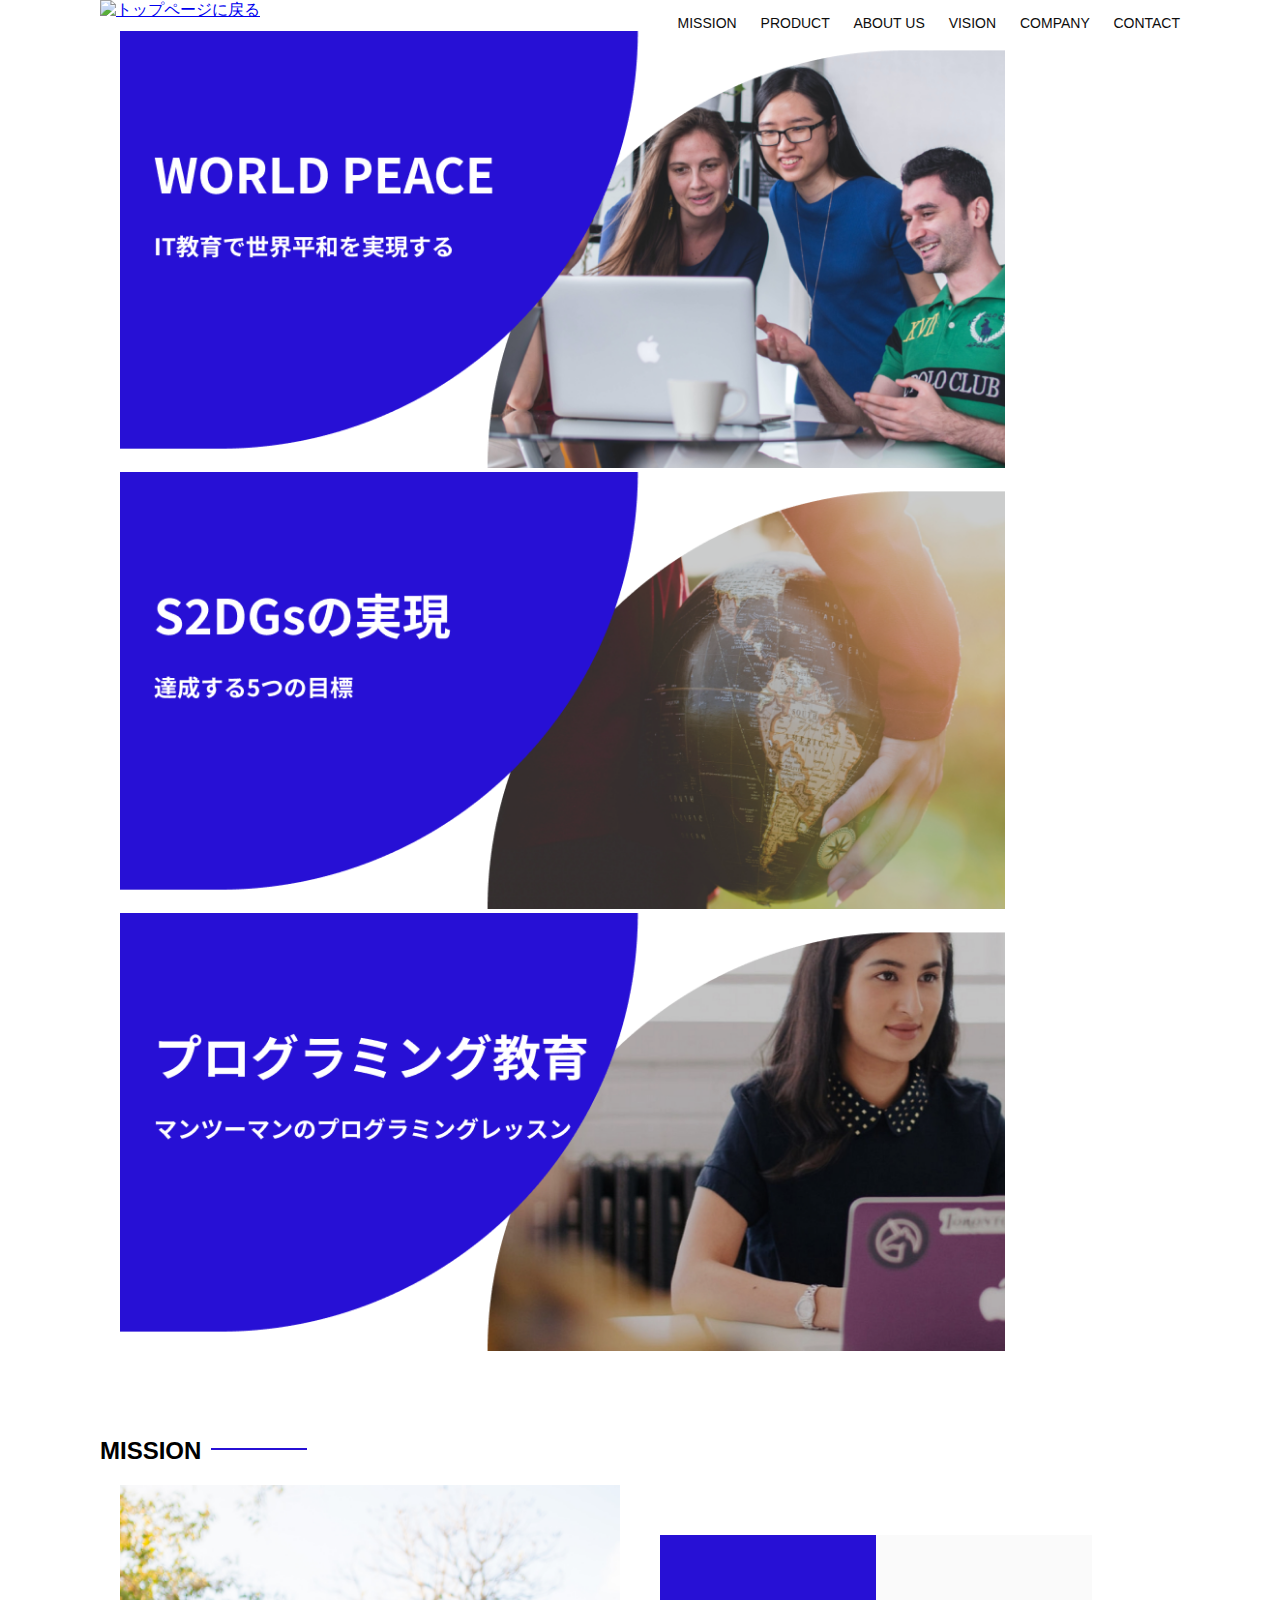
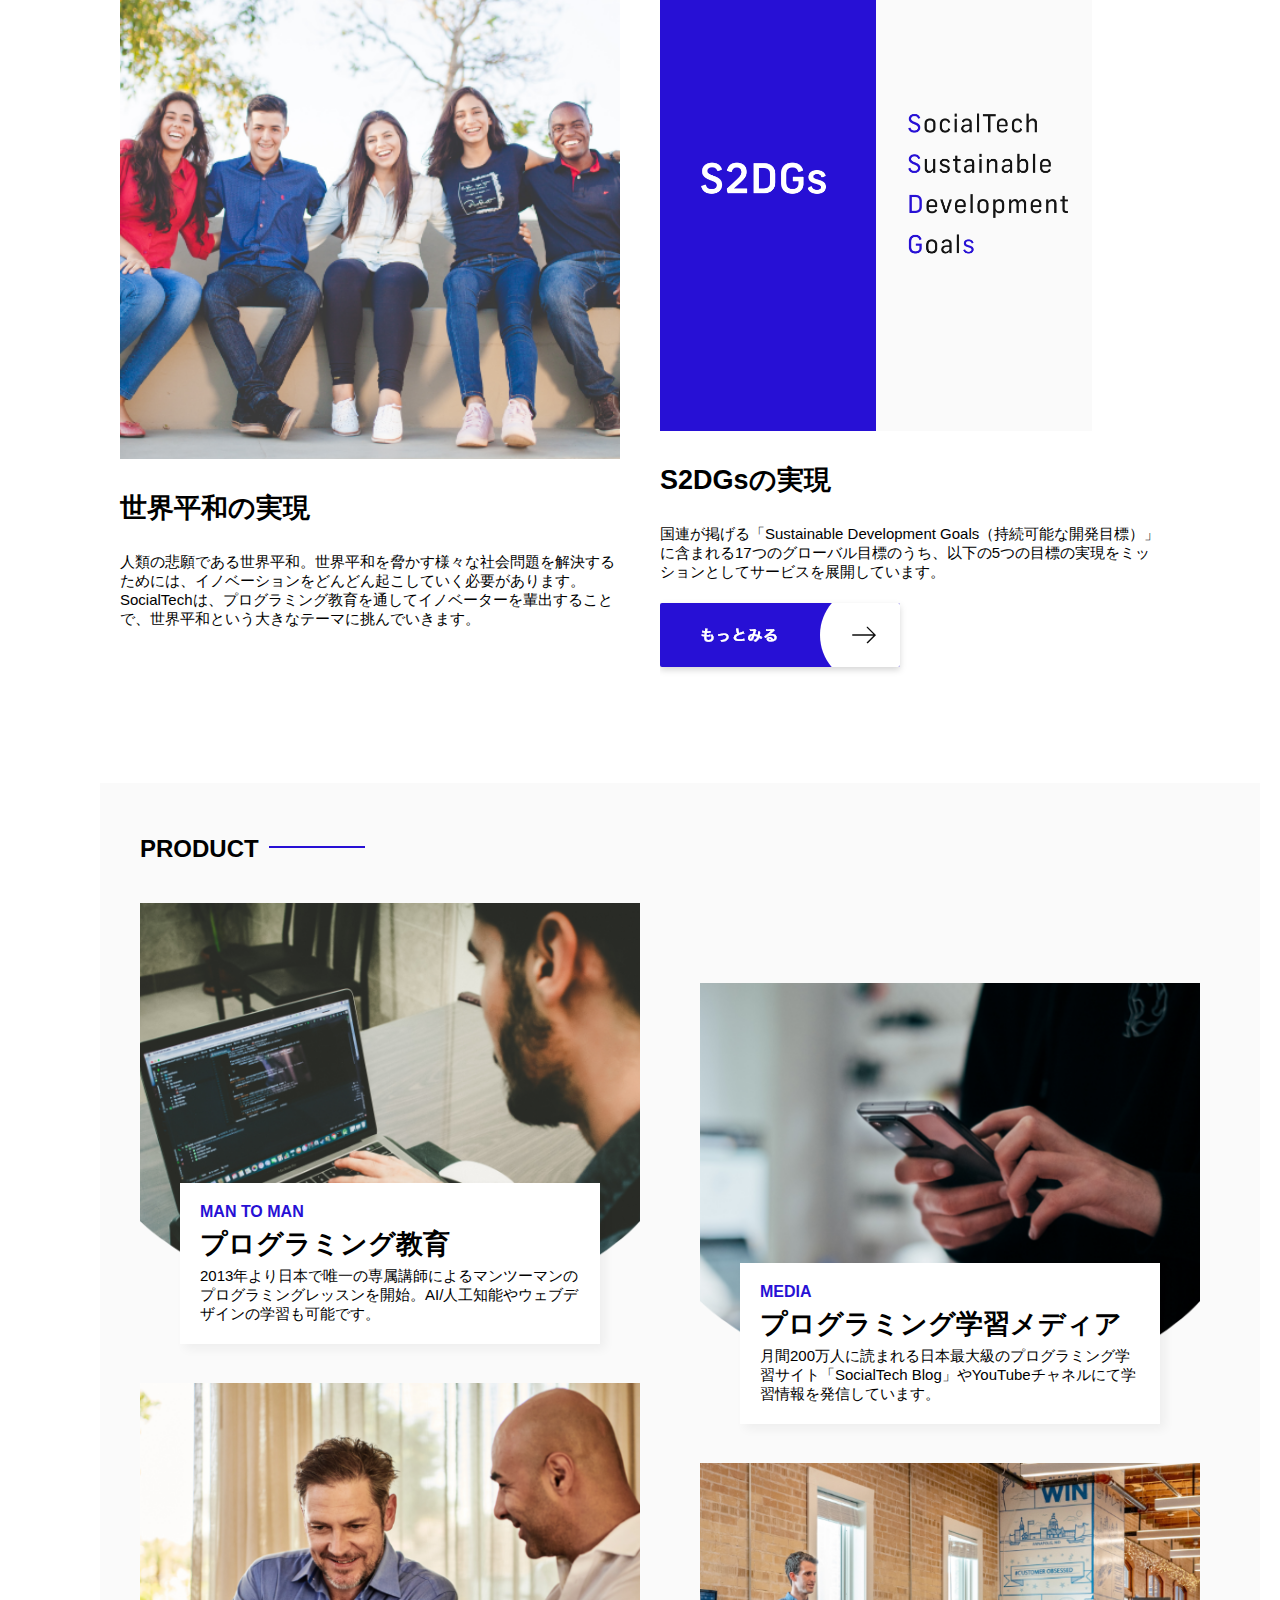
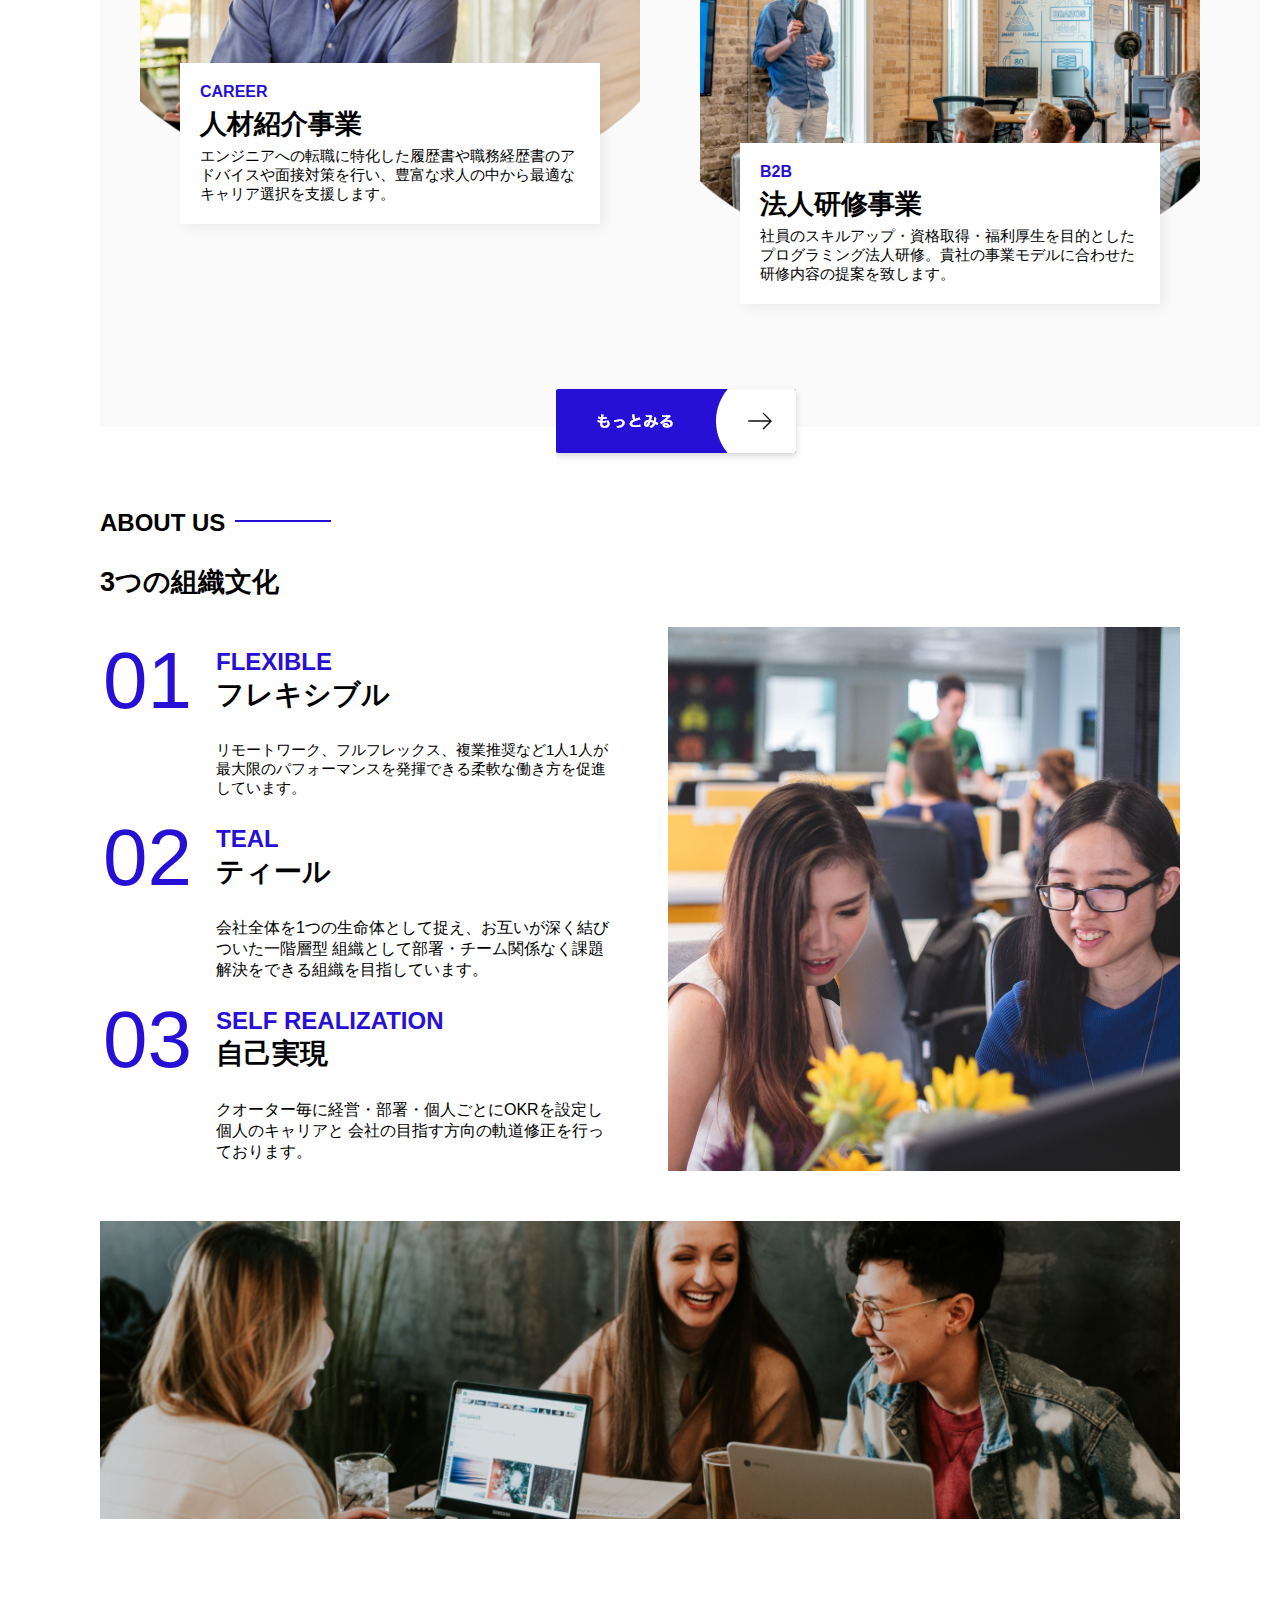
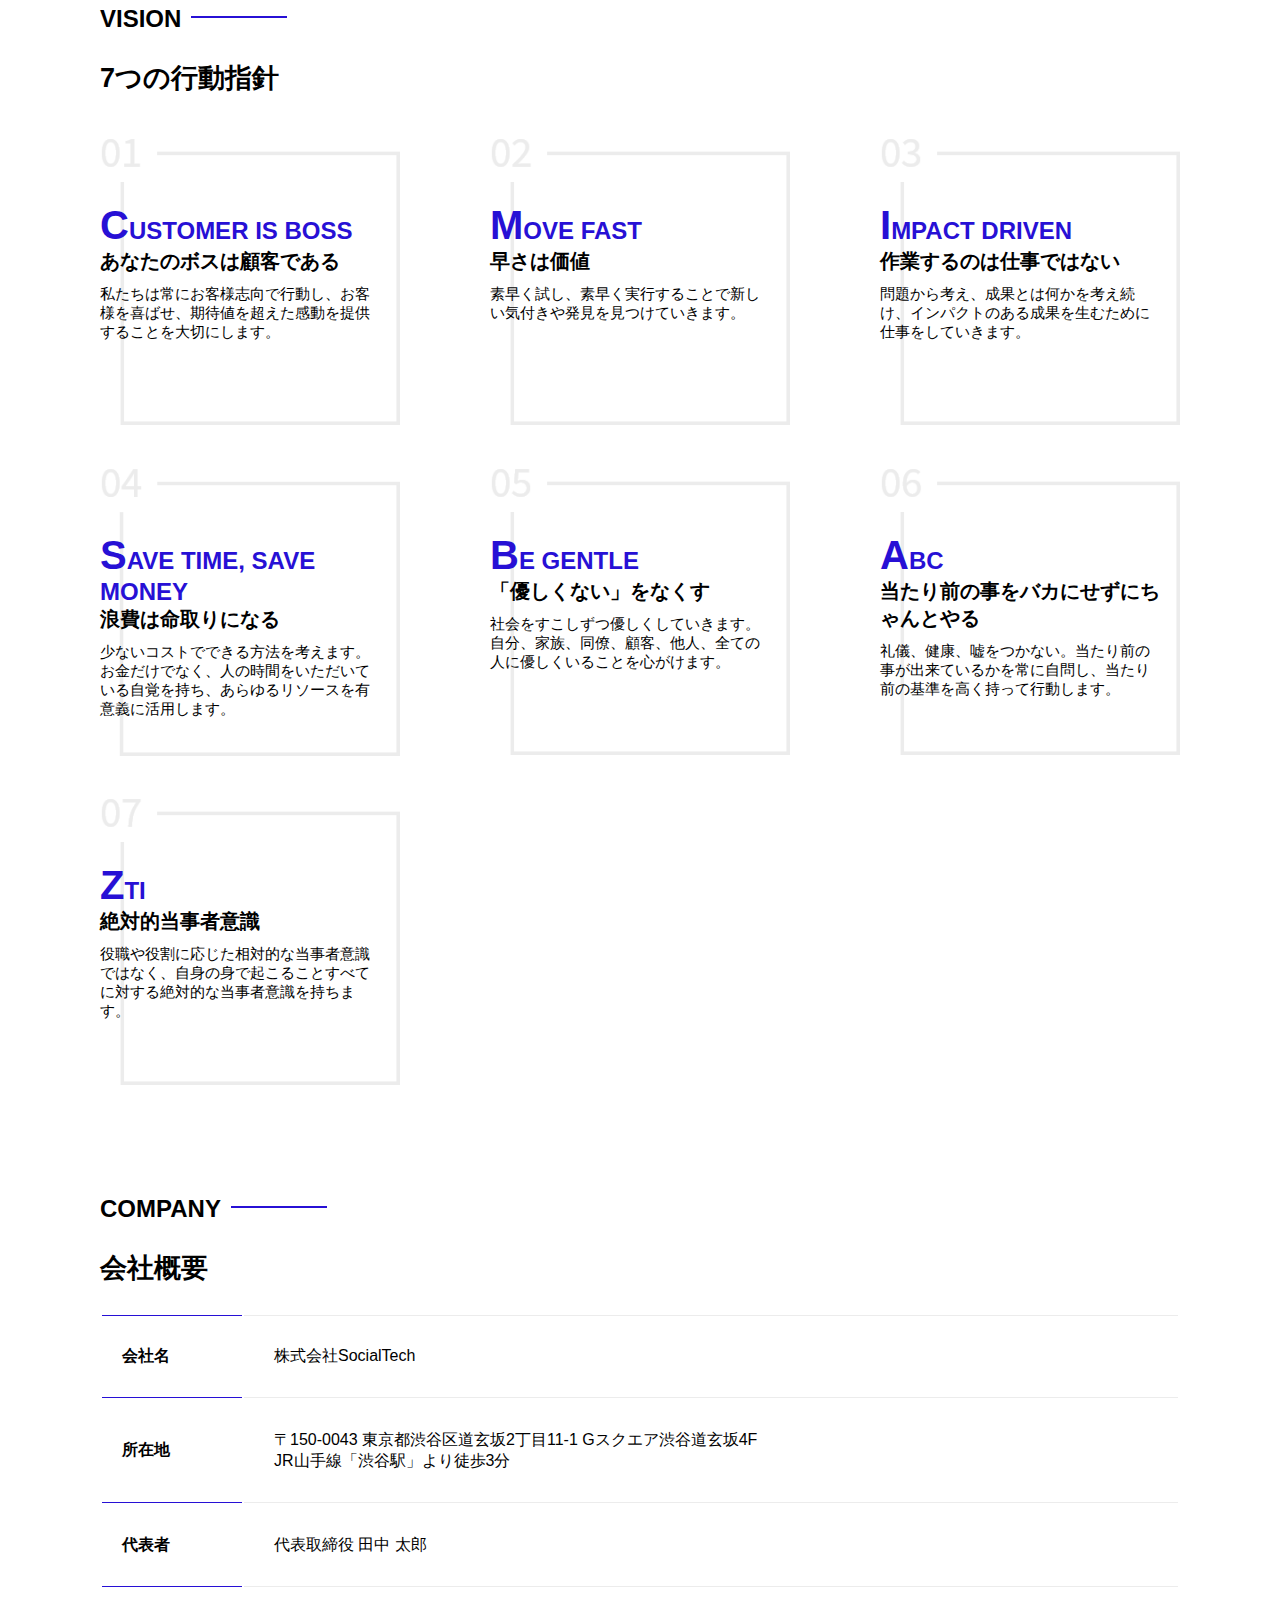
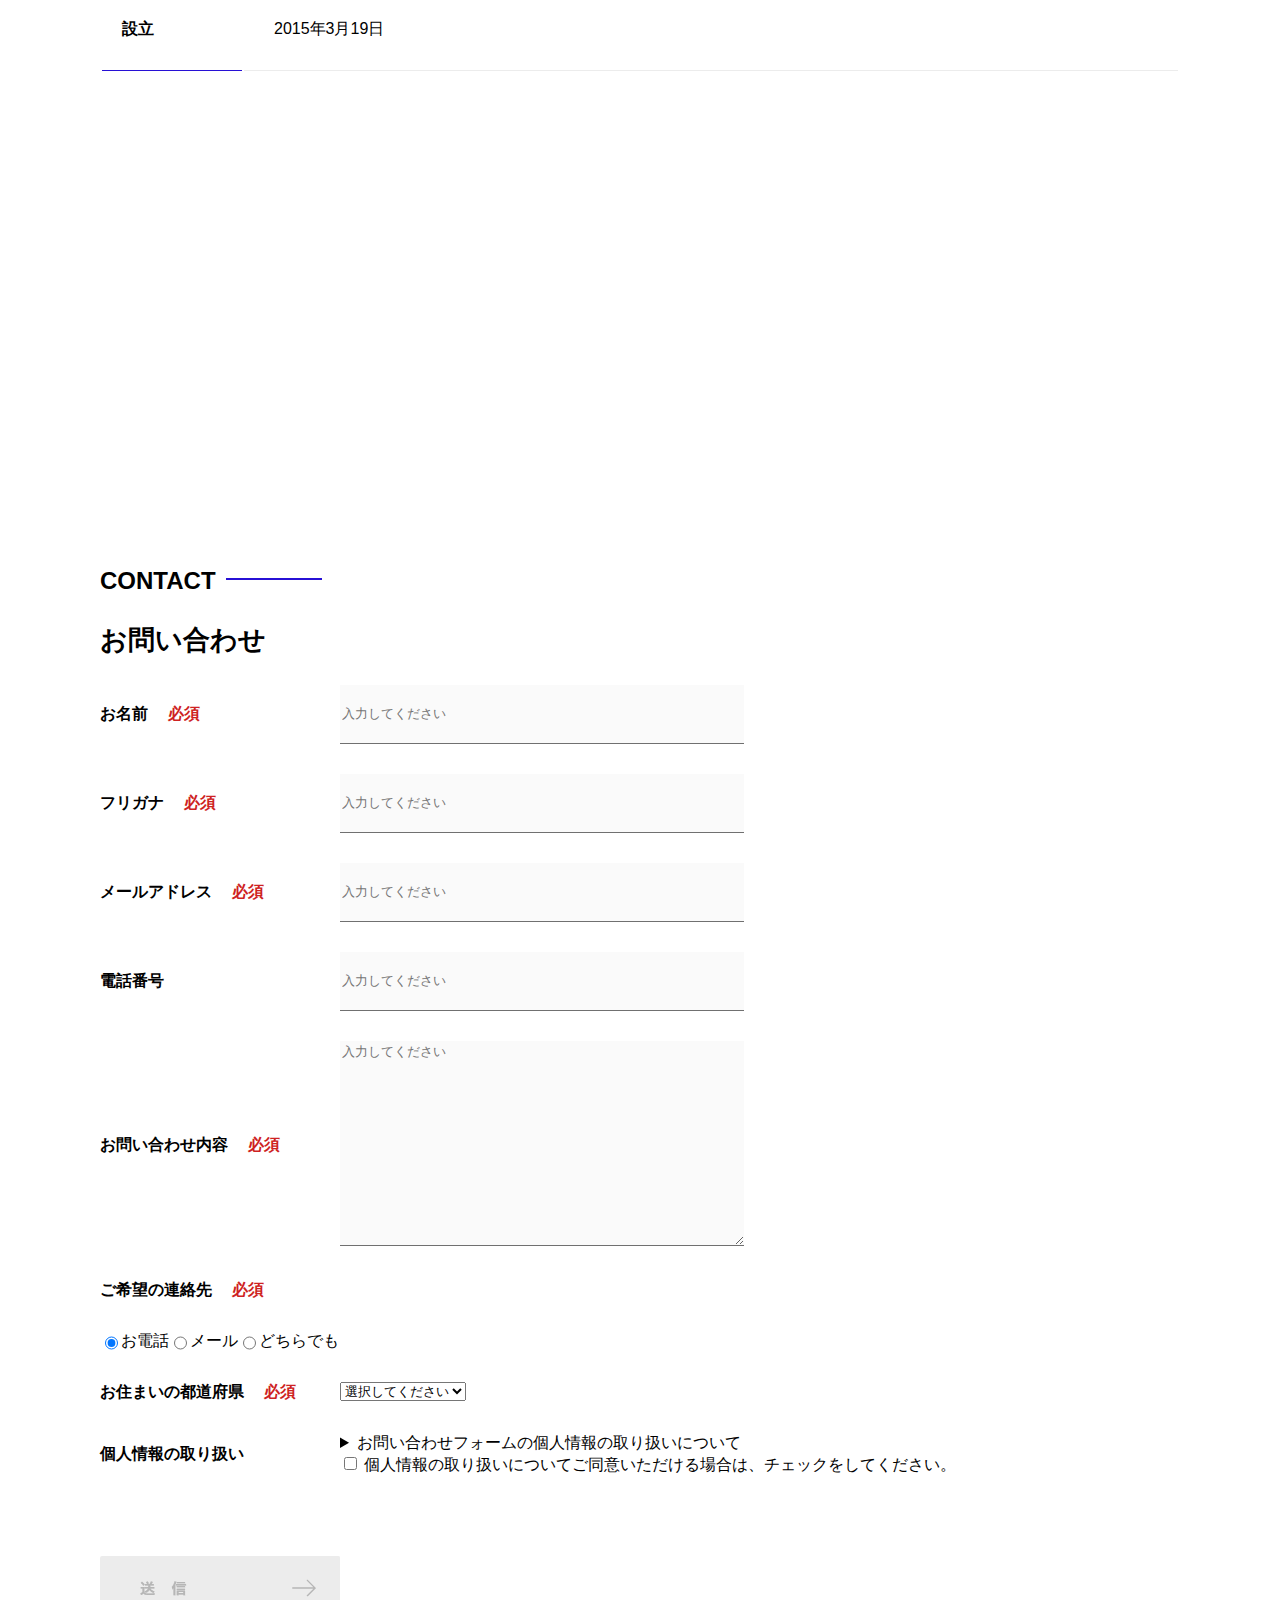
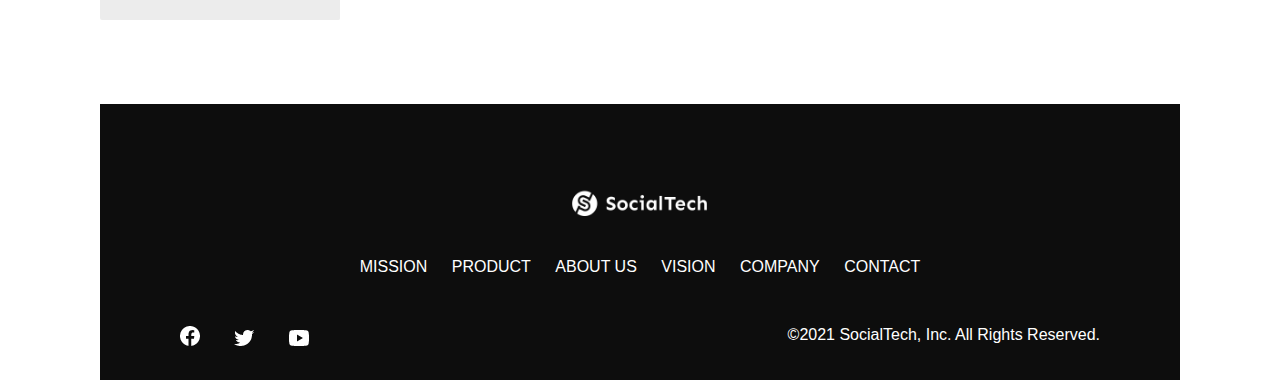
==== commit 4d33c2ec: "3回目コミット" ====
--- a/kadai_010/index.html
+++ b/kadai_010/index.html
@@ -319,7 +319,7 @@
                 <form id="form">
                     <input type="text" name="honeypot" style="display:none">
                     <!-- STATIC FORMSのアクセスキー -->
-                    <input type="hidden" name="accessKey" value="3d576f82-c45e-4c4a-bfc5-5e258bc53b3f">
+                    <input type="hidden" name="accessKey" value="91855b07-a81a-43d5-858b-0c395bd63391">
                     <!--メールのタイトル-->
                     <input type="hidden" name="subject" value="お問い合わせフォーム">
                     <!--送信先のメールアドレスをvalueに設定する-->
@@ -367,7 +367,6 @@
                             <textarea id="message" class="contact-textarea " placeholder="入力してください" name="message"></textarea>
                         </div>
                     </div>
-                    <div>
                         <div class="contact-heading">
                             <label class="contact-label">ご希望の連絡先<span class="contact-span">必須</span></label>
                         </div>
@@ -433,6 +432,7 @@
                                 <option value="沖縄県">沖縄県</option>
                              </select>  
                         </div>
+                        </div>
                     <div>
                         <div class="contact-heading">
                             <label class="contact-label">個人情報の取り扱い</label>
